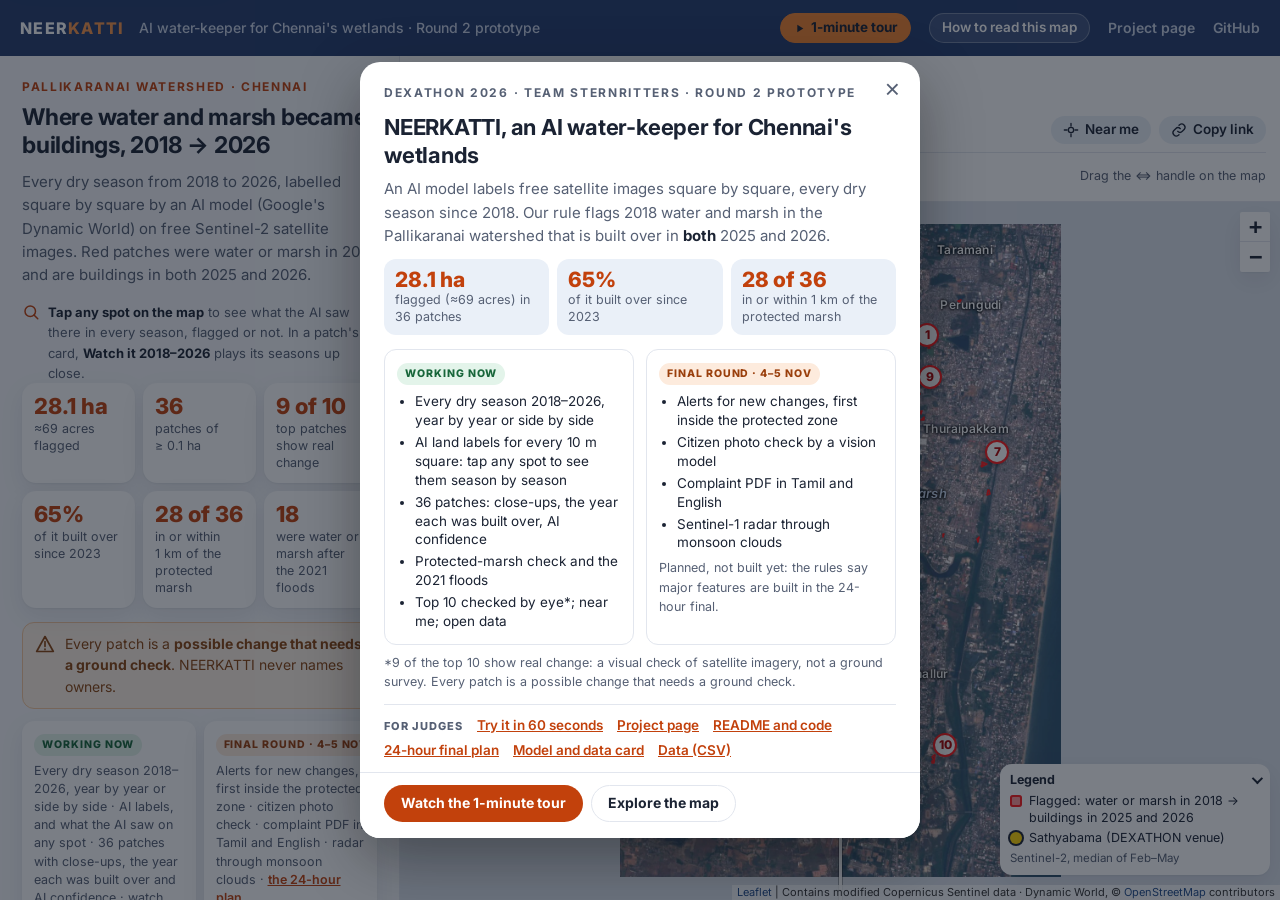
==== docs/app/index.html @ d4698aa5 "Live map: pins under the compare divider open with a tap The divider's 36 px drag strip sat above th" ====
<!doctype html>
<html lang="en">
<head>
<meta charset="utf-8">
<meta name="viewport" content="width=device-width, initial-scale=1">
<title>NEERKATTI · Live map</title>
<meta name="description" content="An AI water-keeper for Chennai's wetlands. Live map of the Pallikaranai watershed: every dry season from 2018 to 2026 in Sentinel-2 images and AI land labels, and 36 patches of 2018 water or marsh flagged as built over. DEXATHON 2026, Team Sternritters.">
<meta property="og:title" content="NEERKATTI · Live map of Chennai's lost wetlands">
<meta property="og:description" content="Watch the Pallikaranai watershed year by year, 2018–2026: 28.1 ha of water and marsh flagged as built over, two-thirds of it since 2023, most of it in or near the protected marsh.">
<meta property="og:image" content="https://athulyapandian24.github.io/neerkatti/app/og-map.jpg">
<meta property="og:image:width" content="1200">
<meta property="og:image:height" content="630">
<meta property="og:image:alt" content="NEERKATTI: patch 1 in Perungudi in 2018, 2022 and 2026, marsh turning into buildings, with the headline numbers">
<meta property="og:url" content="https://athulyapandian24.github.io/neerkatti/app/">
<meta property="og:type" content="website">
<meta name="twitter:card" content="summary_large_image">
<meta name="color-scheme" content="light dark">
<meta name="theme-color" content="#253C6D">
<link rel="manifest" href="manifest.webmanifest">
<link rel="apple-touch-icon" href="icons/apple-touch-icon.png">
<link rel="icon" href="data:image/svg+xml,%3Csvg xmlns='http://www.w3.org/2000/svg' viewBox='0 0 64 64'%3E%3Ccircle cx='32' cy='32' r='30' fill='%23253C6D'/%3E%3Cpath d='M32 12C24 24 19 31 19 38a13 13 0 0 0 26 0c0-7-5-14-13-26z' fill='%23F2842F'/%3E%3C/svg%3E">
<!-- the web font loads without blocking the page; system fonts stand in if it is slow -->
<link rel="preconnect" href="https://fonts.googleapis.com">
<link rel="preconnect" href="https://fonts.gstatic.com" crossorigin>
<link rel="stylesheet" href="https://fonts.googleapis.com/css2?family=Inter:wght@400;500;600;700;800&display=swap" media="print" onload="this.media='all'">
<!-- Leaflet 1.9.4 is served from this site (vendor/leaflet, BSD-2), so the map never waits on a CDN -->
<link rel="stylesheet" href="vendor/leaflet/leaflet.css">
<link rel="stylesheet" href="app.css">
<link rel="preload" href="data/photo_2018_light.webp" as="image" type="image/webp">
<link rel="preload" href="data/photo_2026_light.webp" as="image" type="image/webp">
</head>
<body>
<a class="skip" href="#spots">Skip to the list of patches</a>
<div class="app">
  <header class="bar">
    <a class="brand" href="../" aria-label="NEERKATTI project page">NEER<span>KATTI</span></a>
    <span class="bar-tag">AI water-keeper for Chennai's wetlands · Round 2 prototype</span>
    <nav aria-label="Links">
      <button type="button" class="bar-btn tour" id="bar-tour"><svg viewBox="0 0 24 24" aria-hidden="true"><path d="M8 5v14l11-7z"/></svg><span class="long">1-minute tour</span><span class="short">Tour</span></button>
      <button type="button" class="bar-btn" id="open-intro"><span class="long">How to read this map</span><span class="short">Help</span></button>
      <a href="../" class="hide-sm">Project page</a>
      <a href="https://github.com/ATHULYAPANDIAN24/neerkatti#readme">GitHub</a>
    </nav>
  </header>

  <section class="mobile-sum" aria-label="Summary"><b>28.1&nbsp;ha</b> of 2018 water and marsh flagged as built over, <b>65%</b> of it since 2023 · Pallikaranai, Chennai · <a href="#panel">details below ↓</a></section>

  <section class="map-wrap" id="map-wrap" aria-label="Map">
    <div class="toolbar">
      <fieldset class="seg">
        <legend class="sr">How to show the years</legend>
        <label><input type="radio" name="mode" value="compare" checked><span>Compare</span></label>
        <label><input type="radio" name="mode" value="single"><span>Year by year</span></label>
      </fieldset>
      <fieldset class="seg">
        <legend class="sr">Layer</legend>
        <label><input type="radio" name="view" value="photo" checked><span>Satellite</span></label>
        <label><input type="radio" name="view" value="labels"><span>AI labels</span></label>
      </fieldset>
      <div class="checks">
        <label class="chk"><input type="checkbox" id="show-patches" checked> Flagged</label>
        <label class="chk"><input type="checkbox" id="show-marsh"> Protected marsh</label>
        <label class="chk chk-names"><input type="checkbox" id="show-names" checked> Names</label>
        <span class="tool-group">
          <button type="button" class="tool-btn" id="near-me" title="List the patches nearest to you. Your location stays on this device." aria-label="Near me: list the patches nearest to you"><svg viewBox="0 0 24 24" aria-hidden="true"><circle cx="12" cy="12" r="4" fill="none" stroke="currentColor" stroke-width="2"/><path d="M12 2v4M12 18v4M2 12h4M18 12h4" stroke="currentColor" stroke-width="2" stroke-linecap="round"/></svg><span>Near me</span></button>
          <button type="button" class="tool-btn" id="share" title="Copy a link to this exact view" aria-label="Copy a link to this exact view">
            <svg viewBox="0 0 24 24" aria-hidden="true"><path d="M10 14a5 5 0 0 0 7 0l3-3a5 5 0 0 0-7-7l-1 1M14 10a5 5 0 0 0-7 0l-3 3a5 5 0 0 0 7 7l1-1" fill="none" stroke="currentColor" stroke-width="2" stroke-linecap="round"/></svg>
            <span>Copy link</span>
          </button>
        </span>
      </div>
      <div class="timebar">
        <div class="tb-compare" id="tb-compare">
          <label class="tb-pick"><span>Left</span> <select id="left" aria-label="Left of the divider"></select></label>
          <span class="tb-swap" aria-hidden="true">⇔</span>
          <label class="tb-pick"><span>Right</span> <select id="right" aria-label="Right of the divider"></select></label>
          <span class="tb-hint">Drag the ⇔ handle on the map</span>
        </div>
        <div class="tb-single" id="tb-single" hidden>
          <button type="button" class="play" id="play" aria-label="Play the dry seasons 2018 to 2026"><svg viewBox="0 0 24 24" aria-hidden="true"><path class="i-play" d="M8 5v14l11-7z"/><path class="i-pause" d="M7 5h4v14H7zM13 5h4v14h-4z"/></svg></button>
          <div class="tb-track">
            <input type="range" id="year-range" min="2018" max="2026" step="1" value="2026" aria-label="Dry season (Feb–May)">
            <div class="tb-ticks" id="tb-ticks" aria-hidden="true"></div>
          </div>
          <output class="tb-out" id="year-out" for="year-range" aria-live="polite"><b>2026</b><span>28.1 of 28.1 ha built over</span></output>
        </div>
      </div>
    </div>
    <div id="map" role="region" aria-label="Map of the Pallikaranai watershed, 2018 to 2026. Arrow keys move it; Enter shows what the AI saw at its centre."></div>
    <div class="map-note" id="map-note" role="status" aria-live="polite" hidden></div>
    <div class="map-hint" id="map-hint" aria-hidden="true" hidden><svg viewBox="0 0 24 24"><circle cx="11" cy="11" r="7" fill="none" stroke="currentColor" stroke-width="2"/><path d="m16 16 5 5" stroke="currentColor" stroke-width="2" stroke-linecap="round"/></svg><span class="long">Tap any spot to see what the AI saw there, 2018–2026</span><span class="short">Tap any spot to ask the AI</span></div>
    <div class="coach" id="coach" hidden role="group" aria-labelledby="coach-title">
      <div class="coach-top"><span class="coach-step" id="coach-step">1 of 6</span><button type="button" class="coach-x" id="coach-x" aria-label="End the tour">×</button></div>
      <h2 id="coach-title" tabindex="-1"></h2>
      <p id="coach-text" aria-live="polite"></p>
      <div id="coach-fig"></div>
      <div class="coach-bar" id="coach-bar" hidden aria-hidden="true"><i></i></div>
      <div class="coach-btns"><button type="button" class="btn ghost coach-auto" id="coach-auto" hidden>Pause</button><button type="button" class="btn ghost" id="coach-back">Back</button><button type="button" class="btn primary" id="coach-next">Next</button></div>
    </div>
    <div class="toast" id="toast" role="status" aria-live="polite" hidden></div>
  </section>

  <main class="panel" id="panel">
    <p class="kicker">Pallikaranai watershed · Chennai</p>
    <h1>Where water and marsh became buildings, 2018&nbsp;→&nbsp;2026</h1>
    <p class="lead">Every dry season from 2018 to 2026, labelled square by square by an AI model (Google's Dynamic World) on free Sentinel-2 satellite images. Red patches were water or marsh in 2018 and are buildings in both 2025 and 2026.</p>
    <p class="ask-tip"><svg viewBox="0 0 24 24" aria-hidden="true"><circle cx="11" cy="11" r="7" fill="none" stroke="currentColor" stroke-width="2"/><path d="m16 16 5 5" stroke="currentColor" stroke-width="2" stroke-linecap="round"/></svg><span><b>Tap any spot on the map</b> to see what the AI saw there in every season, flagged or not. In a patch's card, <b>Watch it 2018–2026</b> plays its seasons up close.</span></p>

    <div class="stats">
      <div class="stat"><b data-stat="lost">28.1 ha</b><span data-stat="acres">≈69 acres flagged</span></div>
      <div class="stat"><b data-stat="count">36</b><span>patches of ≥&nbsp;0.1&nbsp;ha</span></div>
      <div class="stat"><b>9 of 10</b><span>top patches show real change</span></div>
      <div class="stat"><b data-stat="recent">65%</b><span>of it built over since 2023</span></div>
      <div class="stat"><b data-stat="near-marsh">28 of 36</b><span>in or within 1&nbsp;km of the protected marsh</span></div>
      <div class="stat"><b data-stat="flood-wet">18</b><span>were water or marsh after the 2021 floods</span></div>
    </div>

    <div class="caveat" role="note">
      <svg viewBox="0 0 24 24" aria-hidden="true"><path d="M12 3 2 21h20L12 3zm0 6v6m0 3v.5" fill="none" stroke="currentColor" stroke-width="2" stroke-linecap="round" stroke-linejoin="round"/></svg>
      <p>Every patch is a <b>possible change that needs a ground check</b>. NEERKATTI never names owners.</p>
    </div>

    <div class="phase" aria-label="What works now and what comes in the final round">
      <div class="phase-col">
        <span class="st now">Working now</span>
        <p>Every dry season 2018–2026, year by year or side by side · AI labels, and what the AI saw on any spot · 36 patches with close-ups, the year each was built over and AI confidence · watch any patch season by season · protected-marsh check · the 2021 floods · near me · share links · offline · open data</p>
      </div>
      <div class="phase-col">
        <span class="st final">Final round · 4–5 Nov</span>
        <p>Alerts for new changes, first inside the protected zone · citizen photo check · complaint PDF in Tamil and English · radar through monsoon clouds · <a href="https://github.com/ATHULYAPANDIAN24/neerkatti/blob/main/docs/FINAL_ROUND_PLAN.md">the 24-hour plan</a></p>
      </div>
    </div>

    <section class="list" aria-labelledby="list-title">
      <div class="list-head">
        <h2 id="list-title">Top 10 flagged patches</h2>
        <button type="button" class="link-btn" id="reset">Whole area</button>
      </div>
      <div class="list-tools">
        <fieldset class="seg seg-sm">
          <legend class="sr">Which patches to list</legend>
          <label><input type="radio" name="scope" value="top" checked><span>Top 10</span></label>
          <label><input type="radio" name="scope" value="all"><span>All 36</span></label>
        </fieldset>
        <label class="sort"><span>Sort</span>
          <select id="sort">
            <option value="size">Largest first</option>
            <option value="since">Newest first</option>
            <option value="confidence">AI confidence</option>
            <option value="place">Area name</option>
            <option value="distance" disabled hidden>Nearest to me</option>
          </select>
        </label>
      </div>
      <p class="list-note" id="list-note" role="status" aria-live="polite" hidden></p>
      <p class="filter" id="filter" hidden><span id="filter-text"></span><button type="button" class="link-btn" id="filter-clear">Show all</button></p>
      <ol class="spots" id="spots"></ol>
      <p class="small">Tap a patch to zoom to it and see its 2018 | 2026 close-up and what the AI saw there each year. We checked the top 10 by eye on those close-ups and on current high-resolution satellite imagery: 9 show building, paving or filling, and 1 is unclear (<a href="https://github.com/ATHULYAPANDIAN24/neerkatti/blob/main/outputs/topten_check.md">notes</a>). A visual check, not a ground survey. The other 26 are not checked yet; the AI confidence shows which to check first.</p>
    </section>

    <section class="chart-card" aria-labelledby="since-title">
      <h2 id="since-title">When the 28.1&nbsp;ha was built over</h2>
      <p class="small">For each flagged 10&nbsp;m square, the first dry season from which the AI labels it buildings every year through 2026. Tap a year to see that season on the map.</p>
      <div class="cols cols-since" id="since-chart"></div>
      <p class="chart-take" id="since-take"><b>18.4&nbsp;ha, two-thirds of it, in the last three seasons.</b> The filling is speeding up.</p>
    </section>

    <section class="chart-card" aria-labelledby="marsh-title">
      <h2 id="marsh-title">The protected marsh and its 1&nbsp;km zone</h2>
      <p class="small">Pallikaranai Marsh is a Ramsar wetland. On 24 Sep 2025 the National Green Tribunal told the authorities to grant no approvals or permissions within a 1&nbsp;km zone of influence around it (<a href="https://www.dtnext.in/news/chennai/credai-chennai-challenges-ngts-1-km-construction-restriction-around-pallikaranai-ramsar-site">DT Next</a>). In October 2026 a proposed interim buffer was cut by 96%, from 3,358 to 128&nbsp;ha (<a href="https://www.newindianexpress.com/states/tamil-nadu/2026/Oct/13/pallikaranai-buffer-zone-shrunk-by-96-raising-concerns-over-wetland-hydrology">New Indian Express, 13 Oct</a>).</p>
      <div class="hbars" id="marsh-bars"></div>
      <p class="small">Outline from OpenStreetMap (tagged Reserve Forest and Ramsar site): volunteer-mapped, not the official survey. Our patches were already built over by the 2025 dry season, before the tribunal's order; the final round's alerts would catch new changes inside the zone.</p>
      <p class="card-btns"><button type="button" class="btn ghost" id="marsh-show">Show it on the map</button></p>
    </section>

    <section class="chart-card" aria-labelledby="flood-title">
      <h2 id="flood-title">After the 2021 floods</h2>
      <p class="small" id="flood-text">A dry-season image shows the marsh at its smallest. On <b>26 Dec 2021</b>, the clearest image after Chennai's November 2021 floods, the AI labels at least <b>2,115&nbsp;ha</b> of the study area water or marsh, against 1,628&nbsp;ha in the 2018 dry season. <b>18 of the flagged patches</b> (17.6&nbsp;ha) were still at least half water or marsh that day. All of them are buildings now.</p>
      <p class="card-btns"><button type="button" class="btn ghost" id="flood-show">Compare 26 Dec 2021 with 2026</button></p>
    </section>

    <section class="chart-card" aria-labelledby="areas-title">
      <h2 id="areas-title">Flagged area by zone or village</h2>
      <p class="small">All 36 patches. Inside Chennai they are grouped by Greater Chennai Corporation zone, outside it by village (names from OpenStreetMap). Tap one to list its patches.</p>
      <div class="hbars" id="areas"></div>
    </section>

    <section class="chart-card calc" aria-labelledby="calc-title">
      <h2 id="calc-title">What 28.1&nbsp;ha of marsh could hold</h2>
      <p class="small">A wetland stores floodwater. Pick a depth to see how much water the flagged land could hold if it were still marsh. This is a what-if: we don't know the real depth on each patch.</p>
      <label class="calc-row"><span>Water depth</span><input type="range" id="depth" min="0.25" max="2" step="0.25" value="1"><output id="depth-out" for="depth">1 m</output></label>
      <p class="calc-out" aria-live="polite"><b id="calc-litres">28.1 crore litres</b><span id="calc-pools">about 112 Olympic swimming pools</span></p>
    </section>

    <section class="chart-card biz-card" aria-labelledby="biz-title">
      <h2 id="biz-title">Who it is for, and how it pays</h2>
      <p class="small">Residents' welfare associations, NGOs, the Greater Chennai Corporation and the State Wetlands Authority.</p>
      <ul class="biz-list">
        <li><b>Free for citizens:</b> the map and the open data now; alerts, photo checks and complaint letters from the final round.</li>
        <li><b>Paid dashboard:</b> for agencies, NGOs and insurers who want their own areas watched, with alerts routed to their teams.</li>
        <li><b>CSR:</b> IT companies on the OMR corridor adopt a nearby lake and fund its watch.</li>
      </ul>
      <ol class="roll">
        <li class="on"><b>Now: ₹0</b>Free satellite data and AI labels, Earth Engine (non-commercial), GitHub Pages</li>
        <li><b>Final round, 4–5 Nov</b>Alerts, citizen photo check and complaint PDF, on free tiers</li>
        <li><b>Chennai pilot</b>Cloud hosting, SMS or WhatsApp alerts, field checks with RWAs and NGOs</li>
        <li><b>Tamil Nadu</b>Every water body; Sentinel data stays free</li>
      </ol>
      <p class="small"><a href="https://github.com/ATHULYAPANDIAN24/neerkatti/blob/main/docs/FINAL_ROUND_PLAN.md">The 24-hour build plan</a> · <a href="../#use">More on the project page</a></p>
    </section>

    <details class="about">
      <summary>How a patch gets flagged</summary>
      <ol>
        <li>Dynamic World labels every 10&nbsp;m square of each Sentinel-2 image: water, trees, grass, marsh, crops, shrubs, buildings, bare soil.</li>
        <li>For each year we keep the most common label for each square during Feb–May.</li>
        <li>A square is flagged if it was water or marsh in 2018 (ignoring the outer ~20&nbsp;m rim of each water body) and is buildings in <b>both</b> 2025 and 2026.</li>
        <li>Patches smaller than about 0.1&nbsp;ha are dropped as noise.</li>
        <li>Each patch gets an <b>AI confidence</b> from Dynamic World's own probabilities: how sure it was of water or marsh in 2018 and of buildings in 2025 and 2026. The weakest of the three sets the level: high from 50%, medium from 35%, low below.</li>
        <li><b>When it was built over:</b> the first dry season from which the AI labels the square buildings every year through 2026. A square that flips back to marsh for one season counts only from after the flip, so the year is a cautious one.</li>
        <li><b>Context:</b> the protected-marsh outline from OpenStreetMap, the AI's labels for 26 Dec 2021 after the floods, and Landsat's water history (JRC, 1984–2021) as a second opinion.</li>
      </ol>
      <p class="more"><a href="https://github.com/ATHULYAPANDIAN24/neerkatti#how-it-works">Full method and code →</a></p>
    </details>

    <details class="about">
      <summary>What's different</summary>
      <ul>
        <li><b>ISRO's wetland atlas</b> compares snapshots ten years apart (2006–07 vs 2017–18). NEERKATTI looks at every dry season, so it shows when the filling happened and that it is speeding up.</li>
        <li><b>TN-SWIP</b>, the state's satellite pilot, sends its alerts to officials (<a href="https://www.deccanchronicle.com/southern-states/tamil-nadu/tech-tools-to-help-save-water-bodies-of-tamil-nadu-1981503">Deccan Chronicle, 23 Aug 2026</a>).</li>
        <li><b>NEERKATTI</b> is open to anyone, flags a square only if it stays built-up two years running, checks each patch against the protected marsh and the 2021 floods, and hands over the data. Continuous alerts and complaints come in the final round.</li>
      </ul>
    </details>

    <details class="about">
      <summary>How far to trust it</summary>
      <ul>
        <li>Dynamic World's own validation gives 86.7% user's accuracy for buildings but only 36.8% producer's accuracy for marsh (<a href="https://www.nature.com/articles/s41597-022-01307-4">Brown et al. 2022</a>, Tables 7–8). It misses marsh, so 28.1&nbsp;ha is a cautious count.</li>
        <li>10&nbsp;m squares miss small dumping, and monsoon clouds limit us to dry-season images for the timeline.</li>
        <li>Season labels flicker: some patches read as buildings for one season and marsh the next. The year-by-year bars in each patch show this as it is; the "built over since" year only counts unbroken runs.</li>
        <li>The top-10 check is a visual check of imagery, not a ground survey.</li>
        <li>AI confidence is the model's own certainty, not a measure of truth. In the top 10, the unclear patch (#9) is <i>medium</i>, like six of the nine confirmed ones. Low-confidence patches are the ones to check first.</li>
        <li>The marsh outline is OpenStreetMap's, not the official survey; the 26 Dec 2021 labels come from one image with about 17% of the area under cloud (shown white); Landsat's water history sees open water but not water under marsh plants.</li>
      </ul>
      <p class="more"><a href="https://github.com/ATHULYAPANDIAN24/neerkatti/blob/main/docs/MODEL_CARD.md">Model and data card: the AI, its accuracy, failure modes and what not to use it for →</a></p>
    </details>

    <details class="about" id="why">
      <summary>Why this area and these years</summary>
      <p><b>Why 2018.</b> It is the first dry season with enough images. Sentinel-2B joined Sentinel-2A in 2017, so Dynamic World has <b>18</b> images of this area for Feb–May 2018, but only <b>4</b> in 2016 and <b>4</b> in 2017. A season summary made from 4 images can flip on one cloudy or mislabelled day.</p>
      <figure class="cols-fig">
        <div class="cols" id="years-chart"></div>
        <figcaption>Dynamic World images of the study area, Feb–May of each year. Orange: the seasons the rule uses; every season from 2018 is on the map.</figcaption>
      </figure>
      <p><b>Why 2026.</b> It is the latest complete dry season, and the rule also needs 2025: a square must be buildings in both.</p>
      <p><b>Why one watershed.</b> So that every result could be checked: the top 10 by eye, and every patch with the AI's own confidence. Pallikaranai is a Ramsar wetland (site 2481) under pressure now, and one study area at 10&nbsp;m fits the free Earth Engine tier and a site with no server. The rule itself runs on any area; Chennai-wide runs come next.</p>
    </details>

    <details class="about">
      <summary>Cost and data</summary>
      <ul>
        <li><b>₹0 data cost:</b> free Sentinel-2 images and Dynamic World labels, Google Earth Engine (non-commercial), hosted free on GitHub Pages. No server and no API keys.</li>
        <li data-meta="photos">Sentinel-2 photos: median of the clear Feb–May images of each year.</li>
        <li>Study area: 80.17–80.26°E, 12.86–12.99°N. Made by <code>analysis/app_assets.py</code>, <code>year_by_year.py</code> and <code>context_layers.py</code>.</li>
        <li><a href="data/patches.csv" download="neerkatti_patches.csv">Download all 36 patches as a spreadsheet (CSV)</a> or <a href="data/patches.geojson" download="neerkatti_patches.geojson">as map outlines (GeoJSON)</a>: zone or village, AI confidence, year built over, marsh distance, every season's shares.</li>
        <li>Once opened, the map also works offline: this site keeps a copy on your device.</li>
      </ul>
    </details>

    <nav class="links-row judges" aria-label="For judges"><b>For judges</b><button type="button" class="link-btn" id="start-tour">Watch the 1-minute tour</button><a href="../#try">Try it in 60 seconds</a><a href="../">Project page</a><a href="https://github.com/ATHULYAPANDIAN24/neerkatti#readme">README and code</a><a href="https://github.com/ATHULYAPANDIAN24/neerkatti/blob/main/docs/FINAL_ROUND_PLAN.md">24-hour final plan</a><a href="https://github.com/ATHULYAPANDIAN24/neerkatti/blob/main/docs/MODEL_CARD.md">Model and data card</a><a href="data/patches.csv" download="neerkatti_patches.csv">Data (CSV)</a></nav>

    <footer class="credits">
      <p>Contains modified Copernicus Sentinel data (2018–2026). Dynamic World V1, Google &amp; World Resources Institute (CC BY 4.0). JRC Global Surface Water (EC JRC/Google). ESA WorldCover 2021 (CC BY 4.0). Map and marsh outline © OpenStreetMap contributors (ODbL). Processed with Google Earth Engine (non-commercial). Map library: Leaflet (BSD-2). Code: MIT licence.</p>
      <p>NEERKATTI · Team Sternritters (DEX26302) · DEXATHON 2026, Sathyabama, Chennai.</p>
    </footer>
  </main>
</div>

<dialog class="intro" id="intro" aria-labelledby="intro-title">
  <form method="dialog" class="intro-x"><button aria-label="Close">×</button></form>
  <p class="kicker">DEXATHON 2026 · Team Sternritters · Round 2 prototype</p>
  <h2 id="intro-title" tabindex="-1" autofocus>NEERKATTI, an AI water-keeper for Chennai's wetlands</h2>
  <p>An AI model labels free satellite images square by square, every dry season since 2018. Our rule flags 2018 water and marsh in the Pallikaranai watershed that is built over in <b>both</b> 2025 and 2026.</p>
  <div class="intro-stats">
    <div><b>28.1&nbsp;ha</b><span>flagged (≈69 acres) in 36 patches</span></div>
    <div><b>65%</b><span>of it built over since 2023</span></div>
    <div><b>28 of 36</b><span>in or within 1&nbsp;km of the protected marsh</span></div>
  </div>
  <div class="intro-cols">
    <div>
      <span class="st now">Working now</span>
      <ul>
        <li>Every dry season 2018–2026, year by year or side by side</li>
        <li>AI land labels for every 10&nbsp;m square: tap any spot to see them season by season</li>
        <li>36 patches: close-ups, the year each was built over, AI confidence</li>
        <li>Protected-marsh check and the 2021 floods</li>
        <li>Top 10 checked by eye*; near me; open data</li>
      </ul>
    </div>
    <div>
      <span class="st final">Final round · 4–5 Nov</span>
      <ul>
        <li>Alerts for new changes, first inside the protected zone</li>
        <li>Citizen photo check by a vision model</li>
        <li>Complaint PDF in Tamil and English</li>
        <li>Sentinel-1 radar through monsoon clouds</li>
      </ul>
      <p class="tiny">Planned, not built yet: the rules say major features are built in the 24-hour final.</p>
    </div>
  </div>
  <p class="tiny">*9 of the top 10 show real change: a visual check of satellite imagery, not a ground survey. Every patch is a possible change that needs a ground check.</p>
  <nav class="judges" aria-label="For judges"><b>For judges</b><a href="../#try">Try it in 60 seconds</a><a href="../">Project page</a><a href="https://github.com/ATHULYAPANDIAN24/neerkatti#readme">README and code</a><a href="https://github.com/ATHULYAPANDIAN24/neerkatti/blob/main/docs/FINAL_ROUND_PLAN.md">24-hour final plan</a><a href="https://github.com/ATHULYAPANDIAN24/neerkatti/blob/main/docs/MODEL_CARD.md">Model and data card</a><a href="data/patches.csv" download="neerkatti_patches.csv">Data (CSV)</a></nav>
  <div class="intro-btns">
    <button type="button" class="btn primary" id="intro-tour">Watch the 1-minute tour</button>
    <button type="button" class="btn ghost" id="intro-close">Explore the map</button>
  </div>
</dialog>

<noscript><p class="noscript">This map needs JavaScript. The <a href="../">project page</a> shows the same results without it.</p></noscript>

<script src="vendor/leaflet/leaflet.js"></script>
<script src="data/neerkatti_data.js"></script>
<script src="core.js"></script>
<script src="app.js"></script>
</body>
</html>
---- docs/app/vendor/leaflet/leaflet.css ----
/* required styles */

.leaflet-pane,
.leaflet-tile,
.leaflet-marker-icon,
.leaflet-marker-shadow,
.leaflet-tile-container,
.leaflet-pane > svg,
.leaflet-pane > canvas,
.leaflet-zoom-box,
.leaflet-image-layer,
.leaflet-layer {
	position: absolute;
	left: 0;
	top: 0;
	}
.leaflet-container {
	overflow: hidden;
	}
.leaflet-tile,
.leaflet-marker-icon,
.leaflet-marker-shadow {
	-webkit-user-select: none;
	   -moz-user-select: none;
	        user-select: none;
	  -webkit-user-drag: none;
	}
/* Prevents IE11 from highlighting tiles in blue */
.leaflet-tile::selection {
	background: transparent;
}
/* Safari renders non-retina tile on retina better with this, but Chrome is worse */
.leaflet-safari .leaflet-tile {
	image-rendering: -webkit-optimize-contrast;
	}
/* hack that prevents hw layers "stretching" when loading new tiles */
.leaflet-safari .leaflet-tile-container {
	width: 1600px;
	height: 1600px;
	-webkit-transform-origin: 0 0;
	}
.leaflet-marker-icon,
.leaflet-marker-shadow {
	display: block;
	}
/* .leaflet-container svg: reset svg max-width decleration shipped in Joomla! (joomla.org) 3.x */
/* .leaflet-container img: map is broken in FF if you have max-width: 100% on tiles */
.leaflet-container .leaflet-overlay-pane svg {
	max-width: none !important;
	max-height: none !important;
	}
.leaflet-container .leaflet-marker-pane img,
.leaflet-container .leaflet-shadow-pane img,
.leaflet-container .leaflet-tile-pane img,
.leaflet-container img.leaflet-image-layer,
.leaflet-container .leaflet-tile {
	max-width: none !important;
	max-height: none !important;
	width: auto;
	padding: 0;
	}

.leaflet-container img.leaflet-tile {
	/* See: https://bugs.chromium.org/p/chromium/issues/detail?id=600120 */
	mix-blend-mode: plus-lighter;
}

.leaflet-container.leaflet-touch-zoom {
	-ms-touch-action: pan-x pan-y;
	touch-action: pan-x pan-y;
	}
.leaflet-container.leaflet-touch-drag {
	-ms-touch-action: pinch-zoom;
	/* Fallback for FF which doesn't support pinch-zoom */
	touch-action: none;
	touch-action: pinch-zoom;
}
.leaflet-container.leaflet-touch-drag.leaflet-touch-zoom {
	-ms-touch-action: none;
	touch-action: none;
}
.leaflet-container {
	-webkit-tap-highlight-color: transparent;
}
.leaflet-container a {
	-webkit-tap-highlight-color: rgba(51, 181, 229, 0.4);
}
.leaflet-tile {
	filter: inherit;
	visibility: hidden;
	}
.leaflet-tile-loaded {
	visibility: inherit;
	}
.leaflet-zoom-box {
	width: 0;
	height: 0;
	-moz-box-sizing: border-box;
	     box-sizing: border-box;
	z-index: 800;
	}
/* workaround for https://bugzilla.mozilla.org/show_bug.cgi?id=888319 */
.leaflet-overlay-pane svg {
	-moz-user-select: none;
	}

.leaflet-pane         { z-index: 400; }

.leaflet-tile-pane    { z-index: 200; }
.leaflet-overlay-pane { z-index: 400; }
.leaflet-shadow-pane  { z-index: 500; }
.leaflet-marker-pane  { z-index: 600; }
.leaflet-tooltip-pane   { z-index: 650; }
.leaflet-popup-pane   { z-index: 700; }

.leaflet-map-pane canvas { z-index: 100; }
.leaflet-map-pane svg    { z-index: 200; }

.leaflet-vml-shape {
	width: 1px;
	height: 1px;
	}
.lvml {
	behavior: url(#default#VML);
	display: inline-block;
	position: absolute;
	}


/* control positioning */

.leaflet-control {
	position: relative;
	z-index: 800;
	pointer-events: visiblePainted; /* IE 9-10 doesn't have auto */
	pointer-events: auto;
	}
.leaflet-top,
.leaflet-bottom {
	position: absolute;
	z-index: 1000;
	pointer-events: none;
	}
.leaflet-top {
	top: 0;
	}
.leaflet-right {
	right: 0;
	}
.leaflet-bottom {
	bottom: 0;
	}
.leaflet-left {
	left: 0;
	}
.leaflet-control {
	float: left;
	clear: both;
	}
.leaflet-right .leaflet-control {
	float: right;
	}
.leaflet-top .leaflet-control {
	margin-top: 10px;
	}
.leaflet-bottom .leaflet-control {
	margin-bottom: 10px;
	}
.leaflet-left .leaflet-control {
	margin-left: 10px;
	}
.leaflet-right .leaflet-control {
	margin-right: 10px;
	}


/* zoom and fade animations */

.leaflet-fade-anim .leaflet-popup {
	opacity: 0;
	-webkit-transition: opacity 0.2s linear;
	   -moz-transition: opacity 0.2s linear;
	        transition: opacity 0.2s linear;
	}
.leaflet-fade-anim .leaflet-map-pane .leaflet-popup {
	opacity: 1;
	}
.leaflet-zoom-animated {
	-webkit-transform-origin: 0 0;
	    -ms-transform-origin: 0 0;
	        transform-origin: 0 0;
	}
svg.leaflet-zoom-animated {
	will-change: transform;
}

.leaflet-zoom-anim .leaflet-zoom-animated {
	-webkit-transition: -webkit-transform 0.25s cubic-bezier(0,0,0.25,1);
	   -moz-transition:    -moz-transform 0.25s cubic-bezier(0,0,0.25,1);
	        transition:         transform 0.25s cubic-bezier(0,0,0.25,1);
	}
.leaflet-zoom-anim .leaflet-tile,
.leaflet-pan-anim .leaflet-tile {
	-webkit-transition: none;
	   -moz-transition: none;
	        transition: none;
	}

.leaflet-zoom-anim .leaflet-zoom-hide {
	visibility: hidden;
	}


/* cursors */

.leaflet-interactive {
	cursor: pointer;
	}
.leaflet-grab {
	cursor: -webkit-grab;
	cursor:    -moz-grab;
	cursor:         grab;
	}
.leaflet-crosshair,
.leaflet-crosshair .leaflet-interactive {
	cursor: crosshair;
	}
.leaflet-popup-pane,
.leaflet-control {
	cursor: auto;
	}
.leaflet-dragging .leaflet-grab,
.leaflet-dragging .leaflet-grab .leaflet-interactive,
.leaflet-dragging .leaflet-marker-draggable {
	cursor: move;
	cursor: -webkit-grabbing;
	cursor:    -moz-grabbing;
	cursor:         grabbing;
	}

/* marker & overlays interactivity */
.leaflet-marker-icon,
.leaflet-marker-shadow,
.leaflet-image-layer,
.leaflet-pane > svg path,
.leaflet-tile-container {
	pointer-events: none;
	}

.leaflet-marker-icon.leaflet-interactive,
.leaflet-image-layer.leaflet-interactive,
.leaflet-pane > svg path.leaflet-interactive,
svg.leaflet-image-layer.leaflet-interactive path {
	pointer-events: visiblePainted; /* IE 9-10 doesn't have auto */
	pointer-events: auto;
	}

/* visual tweaks */

.leaflet-container {
	background: #ddd;
	outline-offset: 1px;
	}
.leaflet-container a {
	color: #0078A8;
	}
.leaflet-zoom-box {
	border: 2px dotted #38f;
	background: rgba(255,255,255,0.5);
	}


/* general typography */
.leaflet-container {
	font-family: "Helvetica Neue", Arial, Helvetica, sans-serif;
	font-size: 12px;
	font-size: 0.75rem;
	line-height: 1.5;
	}


/* general toolbar styles */

.leaflet-bar {
	box-shadow: 0 1px 5px rgba(0,0,0,0.65);
	border-radius: 4px;
	}
.leaflet-bar a {
	background-color: #fff;
	border-bottom: 1px solid #ccc;
	width: 26px;
	height: 26px;
	line-height: 26px;
	display: block;
	text-align: center;
	text-decoration: none;
	color: black;
	}
.leaflet-bar a,
.leaflet-control-layers-toggle {
	background-position: 50% 50%;
	background-repeat: no-repeat;
	display: block;
	}
.leaflet-bar a:hover,
.leaflet-bar a:focus {
	background-color: #f4f4f4;
	}
.leaflet-bar a:first-child {
	border-top-left-radius: 4px;
	border-top-right-radius: 4px;
	}
.leaflet-bar a:last-child {
	border-bottom-left-radius: 4px;
	border-bottom-right-radius: 4px;
	border-bottom: none;
	}
.leaflet-bar a.leaflet-disabled {
	cursor: default;
	background-color: #f4f4f4;
	color: #bbb;
	}

.leaflet-touch .leaflet-bar a {
	width: 30px;
	height: 30px;
	line-height: 30px;
	}
.leaflet-touch .leaflet-bar a:first-child {
	border-top-left-radius: 2px;
	border-top-right-radius: 2px;
	}
.leaflet-touch .leaflet-bar a:last-child {
	border-bottom-left-radius: 2px;
	border-bottom-right-radius: 2px;
	}

/* zoom control */

.leaflet-control-zoom-in,
.leaflet-control-zoom-out {
	font: bold 18px 'Lucida Console', Monaco, monospace;
	text-indent: 1px;
	}

.leaflet-touch .leaflet-control-zoom-in, .leaflet-touch .leaflet-control-zoom-out  {
	font-size: 22px;
	}


/* layers control */

.leaflet-control-layers {
	box-shadow: 0 1px 5px rgba(0,0,0,0.4);
	background: #fff;
	border-radius: 5px;
	}
.leaflet-control-layers-toggle {
	background-image: url(images/layers.png);
	width: 36px;
	height: 36px;
	}
.leaflet-retina .leaflet-control-layers-toggle {
	background-image: url(images/layers-2x.png);
	background-size: 26px 26px;
	}
.leaflet-touch .leaflet-control-layers-toggle {
	width: 44px;
	height: 44px;
	}
.leaflet-control-layers .leaflet-control-layers-list,
.leaflet-control-layers-expanded .leaflet-control-layers-toggle {
	display: none;
	}
.leaflet-control-layers-expanded .leaflet-control-layers-list {
	display: block;
	position: relative;
	}
.leaflet-control-layers-expanded {
	padding: 6px 10px 6px 6px;
	color: #333;
	background: #fff;
	}
.leaflet-control-layers-scrollbar {
	overflow-y: scroll;
	overflow-x: hidden;
	padding-right: 5px;
	}
.leaflet-control-layers-selector {
	margin-top: 2px;
	position: relative;
	top: 1px;
	}
.leaflet-control-layers label {
	display: block;
	font-size: 13px;
	font-size: 1.08333em;
	}
.leaflet-control-layers-separator {
	height: 0;
	border-top: 1px solid #ddd;
	margin: 5px -10px 5px -6px;
	}

/* Default icon URLs */
.leaflet-default-icon-path { /* used only in path-guessing heuristic, see L.Icon.Default */
	background-image: url(images/marker-icon.png);
	}


/* attribution and scale controls */

.leaflet-container .leaflet-control-attribution {
	background: #fff;
	background: rgba(255, 255, 255, 0.8);
	margin: 0;
	}
.leaflet-control-attribution,
.leaflet-control-scale-line {
	padding: 0 5px;
	color: #333;
	line-height: 1.4;
	}
.leaflet-control-attribution a {
	text-decoration: none;
	}
.leaflet-control-attribution a:hover,
.leaflet-control-attribution a:focus {
	text-decoration: underline;
	}
.leaflet-attribution-flag {
	display: inline !important;
	vertical-align: baseline !important;
	width: 1em;
	height: 0.6669em;
	}
.leaflet-left .leaflet-control-scale {
	margin-left: 5px;
	}
.leaflet-bottom .leaflet-control-scale {
	margin-bottom: 5px;
	}
.leaflet-control-scale-line {
	border: 2px solid #777;
	border-top: none;
	line-height: 1.1;
	padding: 2px 5px 1px;
	white-space: nowrap;
	-moz-box-sizing: border-box;
	     box-sizing: border-box;
	background: rgba(255, 255, 255, 0.8);
	text-shadow: 1px 1px #fff;
	}
.leaflet-control-scale-line:not(:first-child) {
	border-top: 2px solid #777;
	border-bottom: none;
	margin-top: -2px;
	}
.leaflet-control-scale-line:not(:first-child):not(:last-child) {
	border-bottom: 2px solid #777;
	}

.leaflet-touch .leaflet-control-attribution,
.leaflet-touch .leaflet-control-layers,
.leaflet-touch .leaflet-bar {
	box-shadow: none;
	}
.leaflet-touch .leaflet-control-layers,
.leaflet-touch .leaflet-bar {
	border: 2px solid rgba(0,0,0,0.2);
	background-clip: padding-box;
	}


/* popup */

.leaflet-popup {
	position: absolute;
	text-align: center;
	margin-bottom: 20px;
	}
.leaflet-popup-content-wrapper {
	padding: 1px;
	text-align: left;
	border-radius: 12px;
	}
.leaflet-popup-content {
	margin: 13px 24px 13px 20px;
	line-height: 1.3;
	font-size: 13px;
	font-size: 1.08333em;
	min-height: 1px;
	}
.leaflet-popup-content p {
	margin: 17px 0;
	margin: 1.3em 0;
	}
.leaflet-popup-tip-container {
	width: 40px;
	height: 20px;
	position: absolute;
	left: 50%;
	margin-top: -1px;
	margin-left: -20px;
	overflow: hidden;
	pointer-events: none;
	}
.leaflet-popup-tip {
	width: 17px;
	height: 17px;
	padding: 1px;

	margin: -10px auto 0;
	pointer-events: auto;

	-webkit-transform: rotate(45deg);
	   -moz-transform: rotate(45deg);
	    -ms-transform: rotate(45deg);
	        transform: rotate(45deg);
	}
.leaflet-popup-content-wrapper,
.leaflet-popup-tip {
	background: white;
	color: #333;
	box-shadow: 0 3px 14px rgba(0,0,0,0.4);
	}
.leaflet-container a.leaflet-popup-close-button {
	position: absolute;
	top: 0;
	right: 0;
	border: none;
	text-align: center;
	width: 24px;
	height: 24px;
	font: 16px/24px Tahoma, Verdana, sans-serif;
	color: #757575;
	text-decoration: none;
	background: transparent;
	}
.leaflet-container a.leaflet-popup-close-button:hover,
.leaflet-container a.leaflet-popup-close-button:focus {
	color: #585858;
	}
.leaflet-popup-scrolled {
	overflow: auto;
	}

.leaflet-oldie .leaflet-popup-content-wrapper {
	-ms-zoom: 1;
	}
.leaflet-oldie .leaflet-popup-tip {
	width: 24px;
	margin: 0 auto;

	-ms-filter: "progid:DXImageTransform.Microsoft.Matrix(M11=0.70710678, M12=0.70710678, M21=-0.70710678, M22=0.70710678)";
	filter: progid:DXImageTransform.Microsoft.Matrix(M11=0.70710678, M12=0.70710678, M21=-0.70710678, M22=0.70710678);
	}

.leaflet-oldie .leaflet-control-zoom,
.leaflet-oldie .leaflet-control-layers,
.leaflet-oldie .leaflet-popup-content-wrapper,
.leaflet-oldie .leaflet-popup-tip {
	border: 1px solid #999;
	}


/* div icon */

.leaflet-div-icon {
	background: #fff;
	border: 1px solid #666;
	}


/* Tooltip */
/* Base styles for the element that has a tooltip */
.leaflet-tooltip {
	position: absolute;
	padding: 6px;
	background-color: #fff;
	border: 1px solid #fff;
	border-radius: 3px;
	color: #222;
	white-space: nowrap;
	-webkit-user-select: none;
	-moz-user-select: none;
	-ms-user-select: none;
	user-select: none;
	pointer-events: none;
	box-shadow: 0 1px 3px rgba(0,0,0,0.4);
	}
.leaflet-tooltip.leaflet-interactive {
	cursor: pointer;
	pointer-events: auto;
	}
.leaflet-tooltip-top:before,
.leaflet-tooltip-bottom:before,
.leaflet-tooltip-left:before,
.leaflet-tooltip-right:before {
	position: absolute;
	pointer-events: none;
	border: 6px solid transparent;
	background: transparent;
	content: "";
	}

/* Directions */

.leaflet-tooltip-bottom {
	margin-top: 6px;
}
.leaflet-tooltip-top {
	margin-top: -6px;
}
.leaflet-tooltip-bottom:before,
.leaflet-tooltip-top:before {
	left: 50%;
	margin-left: -6px;
	}
.leaflet-tooltip-top:before {
	bottom: 0;
	margin-bottom: -12px;
	border-top-color: #fff;
	}
.leaflet-tooltip-bottom:before {
	top: 0;
	margin-top: -12px;
	margin-left: -6px;
	border-bottom-color: #fff;
	}
.leaflet-tooltip-left {
	margin-left: -6px;
}
.leaflet-tooltip-right {
	margin-left: 6px;
}
.leaflet-tooltip-left:before,
.leaflet-tooltip-right:before {
	top: 50%;
	margin-top: -6px;
	}
.leaflet-tooltip-left:before {
	right: 0;
	margin-right: -12px;
	border-left-color: #fff;
	}
.leaflet-tooltip-right:before {
	left: 0;
	margin-left: -12px;
	border-right-color: #fff;
	}

/* Printing */

@media print {
	/* Prevent printers from removing background-images of controls. */
	.leaflet-control {
		-webkit-print-color-adjust: exact;
		print-color-adjust: exact;
		}
	}
---- docs/app/app.css ----
:root{
  --navy:#253C6D; --orange:#F2842F; --red:#ff1a1a; --yellow:#FFD400;
  /* orange for text and small fills on light backgrounds (5.2:1 on white) */
  --accent:#C2410C; --on-accent:#FFFFFF;
  --bg:#F6F8FB; --card:#FFFFFF; --ink:#1B2333; --muted:#566074; --line:#E2E6EE; --tint:#EAF0F8;
  --warn-bg:#FFF3E6; --warn-ink:#8A4510; --warn-line:#F6C99E;
  --now-bg:#E3F4EA; --now-ink:#17663A; --final-bg:#FDEBDD; --final-ink:#9A3F0C;
  --map-bg:#DDE3EC; --meter:#253C6D; --col-off:#B9C2D2;
  --shadow:0 1px 2px rgba(20,30,55,.06),0 8px 24px rgba(20,30,55,.08);
}
@media (prefers-color-scheme:dark){
  :root{--accent:#F2842F;--on-accent:#1B2333;
    --bg:#0E1422;--card:#161F31;--ink:#E8ECF4;--muted:#9AA6BC;--line:#26324A;--tint:#1C2740;
    --warn-bg:#33230F;--warn-ink:#F6C08F;--warn-line:#5A3B17;
    --now-bg:#163A27;--now-ink:#7FD6A2;--final-bg:#3E2615;--final-ink:#F6B285;
    --map-bg:#151B28; --meter:#9CC1FF; --col-off:#3B4863;
    --shadow:0 1px 2px rgba(0,0,0,.3),0 8px 24px rgba(0,0,0,.25)}
}
*{box-sizing:border-box}
html,body{margin:0;height:100%}
body{background:var(--bg);color:var(--ink);font:15px/1.55 Inter,"Segoe UI",system-ui,-apple-system,sans-serif;-webkit-font-smoothing:antialiased}
a{color:inherit}
[hidden]{display:none !important}
.sr{position:absolute;width:1px;height:1px;overflow:hidden;clip:rect(0 0 0 0);white-space:nowrap}
.skip{position:absolute;left:12px;top:-60px;z-index:3000;background:var(--card);color:var(--ink);padding:8px 14px;border-radius:10px;font-weight:700;box-shadow:var(--shadow)}
.skip:focus{top:10px}
:focus-visible{outline:3px solid var(--orange);outline-offset:2px}

/* layout: desktop = panel left, map right, full window */
.app{display:grid;grid-template-columns:400px minmax(0,1fr);grid-template-rows:56px minmax(0,1fr);
  grid-template-areas:"bar bar" "panel map";height:100vh;height:100dvh}
.bar{grid-area:bar;display:flex;align-items:center;gap:14px;padding:0 20px;background:var(--navy);color:#fff;font-size:14px;min-width:0}
.brand{font-weight:800;letter-spacing:.08em;text-decoration:none;font-size:16px;flex-shrink:0}
.brand span{color:#F7954A}   /* brand orange, lifted to 4.8:1 on navy */
.bar-tag{color:#C9D3E6;font-weight:500;white-space:nowrap;overflow:hidden;text-overflow:ellipsis;min-width:0}
.bar nav{margin-left:auto;display:flex;align-items:center;gap:18px;flex-shrink:0}
.bar nav a{color:#C9D3E6;text-decoration:none;font-weight:600}
.bar nav a:hover{color:#fff}
.bar-btn{background:rgba(255,255,255,.12);border:1px solid rgba(255,255,255,.28);color:#fff;font:600 13.5px/1 Inter,system-ui,sans-serif;padding:7px 12px;border-radius:999px;cursor:pointer}
.bar-btn:hover{background:rgba(255,255,255,.2)}
.bar-btn .short{display:none}
.bar-btn.tour{display:inline-flex;align-items:center;gap:5px;background:var(--orange);border-color:var(--orange);color:#1B2333;font-weight:700}
.bar-btn.tour:hover{background:var(--orange);filter:brightness(1.08)}
.bar-btn.tour svg{width:13px;height:13px;fill:currentColor}
.mobile-sum{display:none}
.map-wrap{grid-area:map;display:flex;flex-direction:column;min-width:0;min-height:0;position:relative}
#map{flex:1;min-height:0;background:var(--map-bg)}
.panel{grid-area:panel;position:relative;overflow-y:auto;padding:22px 22px 28px;border-right:1px solid var(--line);background:var(--bg)}

/* toolbar */
.toolbar{display:flex;flex-wrap:wrap;align-items:center;gap:10px 14px;padding:10px 14px;background:var(--card);border-bottom:1px solid var(--line)}
.seg{display:inline-flex;margin:0;padding:3px;border:0;border-radius:999px;background:var(--tint);min-width:0}
.seg label{position:relative;cursor:pointer}
.seg input{position:absolute;opacity:0;inset:0;margin:0;cursor:pointer}
.seg span{display:block;padding:6px 14px;border-radius:999px;font-size:14px;font-weight:600;color:var(--muted);white-space:nowrap;transition:background .15s,color .15s}
.seg input:checked + span{background:var(--navy);color:#fff;box-shadow:0 1px 3px rgba(0,0,0,.2)}
.seg input:focus-visible + span{outline:3px solid var(--orange);outline-offset:1px}
@media (prefers-color-scheme:dark){.seg input:checked + span{background:var(--orange);color:#1B2333}}
.checks{display:flex;flex-wrap:wrap;align-items:center;gap:6px 16px;flex:1 1 auto}
.chk{display:inline-flex;align-items:center;gap:7px;font-size:14px;font-weight:600;cursor:pointer;white-space:nowrap}
.chk input{width:17px;height:17px;margin:0;accent-color:var(--orange)}
.tool-group{margin-left:auto;display:inline-flex;gap:8px}
.tool-btn{display:inline-flex;align-items:center;gap:6px;background:var(--tint);color:var(--ink);border:0;border-radius:999px;padding:6px 12px;font:600 13.5px/1 Inter,system-ui,sans-serif;cursor:pointer;white-space:nowrap}
.tool-btn:hover{filter:brightness(.96)}
.tool-btn svg{width:16px;height:16px}

/* status line, toast and the tour card over the map */
.map-note{position:absolute;left:12px;bottom:34px;z-index:900;max-width:calc(100% - 24px);background:var(--card);color:var(--ink);padding:7px 12px;border-radius:999px;box-shadow:var(--shadow);font-size:13px;font-weight:600;pointer-events:none}
.map-note.error{border-radius:12px;background:var(--warn-bg);color:var(--warn-ink);border:1px solid var(--warn-line);pointer-events:auto}
/* first look (app.js firstLook): a hint to tap the map, and the flagged patches pulse */
.map-hint{position:absolute;left:12px;bottom:34px;z-index:950;display:flex;align-items:center;gap:7px;max-width:calc(100% - 150px);background:var(--card);color:var(--ink);padding:7px 12px;border:2px solid var(--orange);border-radius:16px;box-shadow:var(--shadow);font-size:13px;font-weight:600;line-height:1.3;pointer-events:none}
@media (min-width:900px){.map-hint{max-width:calc(100% - 300px)}}   /* clear of the open legend */
.map-hint svg{flex-shrink:0;width:16px;height:16px;color:var(--accent)}
.map-hint .short{display:none}
@keyframes nk-pulse{50%{stroke-width:6px;fill-opacity:.75}}
@keyframes nk-pin{50%{transform:scale(1.3)}}
.pulse .nk-patch{animation:nk-pulse 1.1s ease-in-out 3}
.pulse .rank-pin span{animation:nk-pin 1.1s ease-in-out 3}
@media (prefers-reduced-motion:reduce){.pulse .nk-patch,.pulse .rank-pin span{animation:none}}
.toast{position:absolute;left:50%;top:64px;transform:translateX(-50%);z-index:1200;background:var(--ink);color:var(--bg);padding:8px 14px;border-radius:999px;font-size:13.5px;font-weight:600;box-shadow:var(--shadow);white-space:nowrap;max-width:calc(100% - 24px);overflow:hidden;text-overflow:ellipsis}
.coach{position:absolute;left:14px;bottom:34px;z-index:1100;width:min(340px,calc(100% - 28px));background:var(--card);color:var(--ink);border-radius:16px;padding:12px 16px 14px;box-shadow:0 6px 28px rgba(0,0,0,.28);border-top:4px solid var(--orange)}
.coach-top{display:flex;align-items:center;justify-content:space-between}
.coach-step{font-size:12px;font-weight:700;letter-spacing:.1em;text-transform:uppercase;color:var(--accent)}
.coach-x{background:none;border:0;font-size:22px;line-height:1;color:var(--muted);cursor:pointer;padding:2px 4px}
.coach h2{font-size:17px;margin:4px 0 4px;outline:none}
.coach p{margin:0 0 12px;font-size:14px;color:var(--muted)}
.coach-btns{display:flex;justify-content:flex-end;gap:8px}

/* buttons */
.btn{display:inline-flex;align-items:center;justify-content:center;gap:8px;padding:9px 16px;border-radius:999px;font:700 14px/1.2 Inter,system-ui,sans-serif;text-decoration:none;border:1.5px solid transparent;cursor:pointer}
.btn.primary{background:var(--accent);color:var(--on-accent)}
.btn.ghost{background:transparent;border-color:var(--line);color:var(--ink)}
.btn:hover{filter:brightness(1.07)}

/* panel */
.kicker{margin:0 0 6px;font-size:12px;font-weight:700;letter-spacing:.14em;text-transform:uppercase;color:var(--accent)}
h1{font-size:23px;line-height:1.25;margin:0 0 10px;letter-spacing:-.01em}
.lead{margin:0 0 16px;color:var(--muted)}
.stats{display:grid;grid-template-columns:repeat(3,minmax(0,1fr));gap:8px;margin-bottom:14px}
.stat{background:var(--card);border-radius:14px;padding:11px 12px;box-shadow:var(--shadow);min-width:0}
.stat b{display:block;font-size:22px;line-height:1.15;font-weight:800;color:var(--accent);white-space:nowrap}
.stat span{display:block;font-size:12.5px;line-height:1.35;color:var(--muted);margin-top:2px}
.caveat{display:flex;gap:10px;align-items:flex-start;background:var(--warn-bg);color:var(--warn-ink);border:1px solid var(--warn-line);border-radius:12px;padding:10px 12px;margin-bottom:12px;font-size:14px}
.caveat svg{width:20px;height:20px;flex-shrink:0;margin-top:1px}
.caveat p{margin:0}
.phase{display:grid;grid-template-columns:1fr 1fr;gap:8px;margin-bottom:18px}
.phase-col{background:var(--card);border-radius:12px;padding:10px 12px;box-shadow:var(--shadow);min-width:0}
.phase-col p{margin:6px 0 0;font-size:12.5px;line-height:1.45;color:var(--muted)}
.phase-col a{color:var(--accent);font-weight:600}
.st{display:inline-block;font-size:10.5px;font-weight:800;letter-spacing:.09em;text-transform:uppercase;padding:3px 8px;border-radius:999px;white-space:nowrap}
.st.now{background:var(--now-bg);color:var(--now-ink)}
.st.final{background:var(--final-bg);color:var(--final-ink)}
.list-head{display:flex;align-items:baseline;justify-content:space-between;gap:10px;margin-bottom:8px}
h2{font-size:17px;margin:0}
.link-btn{background:none;border:0;padding:4px 2px;font:inherit;font-size:14px;font-weight:600;color:var(--accent);cursor:pointer}
.link-btn:hover{text-decoration:underline}
.link-btn:focus-visible{outline:3px solid var(--orange);outline-offset:2px;border-radius:4px}
.spots{list-style:none;margin:0 0 10px;padding:0;display:grid;gap:8px}
.spot{width:100%;display:grid;grid-template-columns:30px minmax(0,1fr) auto;gap:2px 12px;align-items:center;text-align:left;
  background:var(--card);color:var(--ink);border:1.5px solid transparent;border-radius:14px;padding:10px 12px;box-shadow:var(--shadow);font:inherit;cursor:pointer;transition:border-color .15s}
.spot:hover{border-color:var(--line)}
.spot:focus-visible{outline:3px solid var(--orange);outline-offset:2px}
.spot[aria-current="true"]{border-color:var(--orange)}
.spot .rank{grid-row:1/3;width:30px;height:30px;border-radius:50%;display:grid;place-items:center;background:#E01414;color:#fff;font-weight:800;font-size:14px}
.spot .rank.minor{background:var(--card);color:#B00000;box-shadow:inset 0 0 0 2px var(--red);font-size:13px}
@media (prefers-color-scheme:dark){.spot .rank.minor{color:#FF8A8A}}
.spot .dist{font-weight:700;color:var(--ink)}
.spot .name{font-weight:700;min-width:0;overflow:hidden;text-overflow:ellipsis;white-space:nowrap}
.spot .ha{font-weight:800;font-variant-numeric:tabular-nums;white-space:nowrap}
.spot .meta{grid-column:2/4;display:flex;flex-wrap:wrap;gap:4px 8px;align-items:center;font-size:12.5px;color:var(--muted)}
.pill{display:inline-block;font-size:11.5px;font-weight:700;padding:2px 8px;border-radius:999px;white-space:nowrap}
.pill.check{background:var(--warn-bg);color:var(--warn-ink)}
.pill.site{background:var(--navy);color:#fff}
.pill.conf.high{background:var(--now-bg);color:var(--now-ink)}
.pill.conf.medium{background:var(--tint);color:var(--ink)}
.pill.conf.low{background:var(--warn-bg);color:var(--warn-ink)}
@media (prefers-color-scheme:dark){.pill.site{background:#C9D3E6;color:#1B2333}}
.small{font-size:13px;color:var(--muted);margin:0 0 16px}
.list-tools{display:flex;flex-wrap:wrap;align-items:center;gap:8px 10px;margin-bottom:10px}
.seg-sm span{padding:5px 12px;font-size:13.5px}
.sort{display:inline-flex;align-items:center;gap:6px;font-size:13.5px;font-weight:600;color:var(--muted)}
.sort select{font:600 13.5px/1.2 Inter,system-ui,sans-serif;color:var(--ink);background:var(--card);border:1px solid var(--line);border-radius:999px;padding:5px 10px;cursor:pointer}
.tool-btn:disabled{opacity:.6;cursor:progress}
.list-note{margin:0 0 10px;padding:8px 12px;border-radius:12px;background:var(--tint);font-size:13.5px}
.filter{display:flex;flex-wrap:wrap;align-items:baseline;gap:4px 10px;margin:0 0 10px;font-size:13.5px;color:var(--muted)}
.filter .link-btn{padding:0;font-size:13.5px}
.chart-card{background:var(--card);border-radius:14px;box-shadow:var(--shadow);padding:12px 14px 10px;margin-bottom:12px}
.chart-card h2{font-size:15px;margin-bottom:2px}
.chart-card .small{margin-bottom:8px}
.hbars{display:grid;gap:2px}
.hbar{display:grid;grid-template-columns:minmax(0,9.5em) minmax(40px,1fr) 4.6em;align-items:center;gap:10px;width:100%;padding:4px 6px;margin:0;border:0;border-radius:8px;background:none;color:var(--ink);font:inherit;font-size:13.5px;text-align:left;cursor:pointer}
.hbar:hover{background:var(--tint)}
.hbar[aria-pressed="true"]{background:var(--tint);box-shadow:inset 3px 0 0 var(--accent)}
.hbar-name{font-weight:600;line-height:1.25;overflow:hidden;text-overflow:ellipsis;white-space:nowrap}
.hbar-name small{display:block;font-size:11.5px;font-weight:500;color:var(--muted)}
.hbar-track{height:10px;background:linear-gradient(var(--line),var(--line)) left center/100% 1px no-repeat}
.hbar-track i{display:block;height:100%;min-width:3px;background:var(--red);border-radius:0 4px 4px 0}
.hbar-val{font-size:13px;font-weight:700;text-align:right;white-space:nowrap;font-variant-numeric:tabular-nums}
.small a,.more a,.about li a{color:var(--accent);font-weight:600}
.about{background:var(--card);border-radius:14px;box-shadow:var(--shadow);padding:0 14px;margin-bottom:10px;font-size:14px}
.about summary{cursor:pointer;font-weight:700;padding:12px 0;list-style-position:inside}
.about summary:focus-visible{outline:3px solid var(--orange);outline-offset:2px;border-radius:6px}
.about ol,.about ul{margin:0;padding:0 0 12px 20px;color:var(--muted)}
.about li{margin-bottom:6px}
.about li b{color:var(--ink)}
.about .more{margin:-4px 0 12px;font-size:13.5px}
.about > p{margin:0 0 10px;color:var(--muted)}
.about > p b{color:var(--ink)}
.cols-fig{margin:4px 0 12px}
.cols{display:grid;grid-template-columns:repeat(11,minmax(0,1fr));align-items:end}
.col{display:flex;flex-direction:column;align-items:center;justify-content:flex-end}
.col-val{font-size:11.5px;font-weight:700;line-height:1;min-height:12px;margin-bottom:3px;color:var(--ink)}
.col-bar{width:min(14px,60%);border-radius:4px 4px 0 0;background:var(--col-off)}
.col.on .col-bar{background:var(--accent)}
.col-year{align-self:stretch;text-align:center;border-top:1px solid var(--muted);padding-top:3px;font-size:11px;color:var(--muted);font-variant-numeric:tabular-nums}
.col.on .col-year{color:var(--ink);font-weight:700}
.cols-fig figcaption{font-size:12px;color:var(--muted);margin-top:6px}
code{font:13px/1.4 Consolas,"Cascadia Mono",monospace;background:var(--tint);padding:1px 5px;border-radius:5px;white-space:nowrap}
.links-row{display:flex;flex-wrap:wrap;align-items:center;gap:6px 18px;margin:16px 0;font-size:14px;font-weight:600}
.links-row.judges{gap:6px 16px;padding-top:12px;margin:16px 0}
.links-row.judges b{flex-basis:100%}
.links-row a{color:var(--accent)}
.links-row .link-btn{padding:0}
.credits{font-size:12px;color:var(--muted);border-top:1px solid var(--line);padding-top:12px}
.credits p{margin:0 0 6px}
.noscript{position:fixed;inset:auto 16px 16px 16px;background:var(--card);padding:12px 16px;border-radius:12px;box-shadow:var(--shadow);z-index:2000}

/* intro dialog */
.intro{width:min(560px,calc(100vw - 32px));max-height:calc(100dvh - 32px);overflow:auto;border:0;border-radius:20px;padding:22px 24px 0;background:var(--card);color:var(--ink);box-shadow:0 20px 60px rgba(0,0,0,.35)}
.intro::backdrop{background:rgba(14,20,34,.55)}
.intro h2{font-size:22px;line-height:1.25;margin:0 30px 8px 0;letter-spacing:-.01em;outline:none}
.intro > p{margin:0 0 12px;color:var(--muted)}
.intro > p b{color:var(--ink)}
.intro-x{position:absolute;top:10px;right:12px;margin:0}
.intro-x button{background:none;border:0;font-size:26px;line-height:1;color:var(--muted);cursor:pointer;padding:4px 8px;border-radius:8px}
.intro-stats{display:grid;grid-template-columns:repeat(3,minmax(0,1fr));gap:8px;margin:4px 0 14px}
.intro-stats div{background:var(--tint);border-radius:12px;padding:9px 11px}
.intro-stats b{display:block;font-size:21px;line-height:1.15;font-weight:800;color:var(--accent);white-space:nowrap}
.intro-stats span{display:block;font-size:12.5px;line-height:1.35;color:var(--muted)}
.intro-cols{display:grid;grid-template-columns:1fr 1fr;gap:12px;margin-bottom:8px}
.intro-cols > div{border:1px solid var(--line);border-radius:12px;padding:10px 12px}
.intro-cols ul{margin:7px 0 0;padding-left:18px;font-size:13.5px;line-height:1.4}
.intro-cols li{margin-bottom:3px}
.tiny{font-size:12.5px;color:var(--muted);margin:6px 0 0}
/* the two buttons stay in view at the foot of the intro, even on a short phone screen */
.intro-btns{position:sticky;bottom:0;z-index:1;display:flex;flex-wrap:wrap;gap:8px;margin:12px -24px 0;padding:12px 24px 16px;background:var(--card);border-top:1px solid var(--line)}
/* "For judges": every document one click away, in the intro and at the foot of the panel */
.judges{display:flex;flex-wrap:wrap;align-items:baseline;gap:4px 14px;margin:12px 0 0;padding-top:10px;border-top:1px solid var(--line);font-size:13.5px;font-weight:600}
.judges b{font-size:11px;font-weight:800;letter-spacing:.1em;text-transform:uppercase;color:var(--muted)}
.judges a{color:var(--accent)}

/* map pieces */
.leaflet-container{font:inherit;background:var(--map-bg)}
.dw-img{image-rendering:pixelated;image-rendering:crisp-edges}
.leaflet-tile-pane{filter:grayscale(.85) contrast(.92) brightness(1.04)}
@media (prefers-color-scheme:dark){.leaflet-tile-pane{filter:invert(1) hue-rotate(180deg) grayscale(.8) brightness(.82) contrast(.9)}}
.place-label span{position:absolute;transform:translate(-50%,-50%);white-space:nowrap;font:600 12px/1 Inter,system-ui,sans-serif;letter-spacing:.02em;color:#fff;
  text-shadow:0 0 2px #000,0 0 4px rgba(0,0,0,.85),0 1px 3px rgba(0,0,0,.9)}
.place-label.water span{font-style:italic;font-size:13px;color:#D6E6FF}
.leaflet-control-zoom a,.leaflet-bar a{background:var(--card);color:var(--ink);border-color:var(--line)}
.leaflet-control-zoom a:hover{background:var(--tint)}
.leaflet-bar{border:0 !important;box-shadow:var(--shadow) !important}
.leaflet-control-attribution{background:rgba(255,255,255,.82) !important;color:#333;font-size:11px;max-width:calc(100vw - 24px)}
.leaflet-control-attribution a{color:#1f4a8a}
@media (prefers-color-scheme:dark){
  .leaflet-control-attribution{background:rgba(14,20,34,.82) !important;color:#C9D3E6}
  .leaflet-control-attribution a{color:#9CC1FF}
}
.legend{background:var(--card);color:var(--ink);border-radius:12px;box-shadow:var(--shadow);padding:8px 10px;font-size:12.5px;line-height:1.35;max-width:min(270px,calc(100vw - 110px))}
.legend-btn{display:flex;align-items:center;gap:6px;width:100%;background:none;border:0;padding:0 0 2px;margin:0;font:700 12.5px/1.3 Inter,system-ui,sans-serif;color:var(--ink);cursor:pointer;text-align:left}
.legend-btn::after{content:"";width:6px;height:6px;margin-left:auto;border:solid currentColor;border-width:0 2px 2px 0;transform:rotate(45deg) translateY(-2px)}
.legend-btn[aria-expanded="false"]::after{transform:rotate(-135deg) translate(-1px,-1px)}
.legend-btn:focus-visible{outline:3px solid var(--orange);outline-offset:3px;border-radius:4px}
.legend.closed{padding:6px 10px}
.legend.closed .legend-body{display:none}
.legend.closed .legend-btn{padding:0;gap:10px}
.legend .row{display:flex;align-items:flex-start;gap:7px;margin:3px 0}
.legend i{flex-shrink:0;width:12px;height:12px;border-radius:3px;margin-top:2px}
.legend .grid{display:grid;grid-template-columns:repeat(2,auto);gap:2px 12px}
.legend .grid .row{margin:1px 0}
.legend .src{color:var(--muted);font-size:11.5px;margin-top:4px}
.legend .dot{border-radius:50%;background:var(--yellow);box-shadow:0 0 0 2px #1B2333}
.legend .patch{background:rgba(255,26,26,.45);box-shadow:inset 0 0 0 2px var(--red)}
.legend .short{display:none}

/* year compare */
/* only the knob takes the pointer: the line runs over pins and patches, which must stay tappable */
.swipe{position:absolute;width:36px;margin-left:-18px;pointer-events:none}
.swipe::before{content:"";position:absolute;top:0;bottom:0;left:50%;width:3px;margin-left:-1.5px;background:#fff;box-shadow:0 0 0 1px rgba(0,0,0,.3)}
.swipe .knob{position:absolute;top:50%;left:50%;width:42px;height:42px;transform:translate(-50%,-50%);border-radius:50%;border:0;background:#fff;color:var(--navy);
  display:grid;place-items:center;font:800 16px/1 Inter,system-ui,sans-serif;box-shadow:0 2px 10px rgba(0,0,0,.35);cursor:ew-resize;padding:0;pointer-events:auto;touch-action:none}
.swipe .knob:focus-visible{outline:3px solid var(--orange);outline-offset:3px}
.year-tag{position:absolute;top:10px;padding:3px 11px;border-radius:999px;font-size:13px;font-weight:700;color:#fff;white-space:nowrap;pointer-events:none;box-shadow:0 1px 4px rgba(0,0,0,.3)}
.year-tag.before{right:calc(50% + 10px);background:var(--navy)}
.year-tag.after{left:calc(50% + 10px);background:#C2410C}
.single-tag{position:absolute;top:10px;left:10px;z-index:500;pointer-events:none}
.single-tag .year-tag{position:static;display:inline-block}
.single-tag.covered{visibility:hidden}   /* a popup sits under it (app.js tagClear) */

/* rank pins and popups */
.rank-pin{background:none;border:0}
.rank-pin span{display:grid;place-items:center;width:24px;height:24px;border-radius:50%;background:#fff;color:#B00000;border:2px solid var(--red);font:800 12px/1 Inter,system-ui,sans-serif;box-shadow:0 1px 4px rgba(0,0,0,.4)}
.rank-pin.on span{background:var(--yellow);color:#1B2333;border-color:#1B2333}
.rank-pin:focus-visible{outline:none}
.rank-pin:focus-visible span{outline:3px solid var(--orange);outline-offset:2px}
.leaflet-popup-content-wrapper,.leaflet-popup-tip{background:var(--card);color:var(--ink);box-shadow:0 4px 18px rgba(0,0,0,.25)}
.leaflet-popup-content-wrapper{border-radius:14px}
.leaflet-popup-content{margin:12px 14px;font-size:14px;line-height:1.45}
.leaflet-container a.leaflet-popup-close-button{color:var(--muted);font-size:20px;width:28px;height:28px;line-height:26px}
.pop-title{font-weight:800;font-size:15px;padding-right:16px}
.pop-ha{font-weight:800;font-size:20px;color:var(--accent);margin:2px 0 6px}
.pop-ha span{font-size:13px;font-weight:600;color:var(--muted)}
.pop p{margin:4px 0}
.pop .pills{display:flex;flex-wrap:wrap;gap:5px;margin:6px 0}
.pop a{color:var(--accent);font-weight:700;text-decoration:none}
.pop a:hover{text-decoration:underline}
.pop-fig{margin:0 0 6px}
.pop-fig a{position:relative;display:block;border-radius:8px;overflow:hidden;background:var(--tint)}
.pop-fig img{display:block;width:100%;height:auto;aspect-ratio:640/312}
.pop-fig .year-tag{top:5px;padding:1px 7px;font-size:11px}
.pop-fig .year-tag.before{left:5px;right:auto}
.pop-fig .year-tag.after{left:calc(50% + 5px)}
.pop-fig figcaption{font-size:11.5px;color:var(--muted);margin-top:3px}
.conf{border-top:1px solid var(--line);margin:8px 0 6px;padding-top:7px}
.conf-head{display:flex;align-items:center;gap:8px;font-weight:700;font-size:13px;margin-bottom:4px;cursor:pointer;list-style:none}
.conf-head::-webkit-details-marker{display:none}
.conf-why{margin-left:auto;font-size:12px;font-weight:600;color:var(--accent);text-decoration:underline}
.conf[open] .conf-why{visibility:hidden}
.conf-head:focus-visible{outline:3px solid var(--orange);outline-offset:2px;border-radius:4px}
.pop-foot{display:flex;flex-wrap:wrap;align-items:center;justify-content:space-between;gap:6px 10px;margin-top:6px;font-size:13px}
.conf-row{display:grid;grid-template-columns:minmax(0,1fr) 64px 34px;align-items:center;gap:8px;font-size:12.5px;color:var(--muted);line-height:1.5}
.conf-row b{text-align:right;color:var(--ink);font-variant-numeric:tabular-nums}
.conf-row.weak span:first-child{color:var(--ink);font-weight:600}
.meter{height:6px;border-radius:3px;background:var(--tint);overflow:hidden}
.meter i{display:block;height:100%;background:var(--meter);border-radius:0 3px 3px 0}
.conf-src{font-size:11px;color:var(--muted);margin-top:4px;line-height:1.35}
.leaflet-tooltip{font:600 13px/1.3 Inter,system-ui,sans-serif}

/* the time row under the toolbar: two seasons to compare, or the year player */
.timebar{flex:1 1 100%;display:flex;align-items:center;min-height:36px;border-top:1px solid var(--line);padding-top:8px;margin-top:-2px}
.tb-compare,.tb-single{display:flex;align-items:center;gap:8px 10px;flex-wrap:wrap;width:100%}
.tb-pick{display:inline-flex;align-items:center;gap:6px;font-size:13px;font-weight:700;color:var(--muted)}
.tb-pick select{font:700 13.5px/1.2 Inter,system-ui,sans-serif;color:var(--ink);background:var(--tint);border:1px solid var(--line);border-radius:999px;padding:5px 8px;cursor:pointer}
.tb-swap{color:var(--muted);font-weight:800}
.tb-hint{font-size:12.5px;color:var(--muted);margin-left:auto}
.play{flex-shrink:0;width:36px;height:36px;border-radius:50%;border:0;background:var(--accent);color:var(--on-accent);display:grid;place-items:center;cursor:pointer;padding:0;box-shadow:0 1px 3px rgba(0,0,0,.2)}
.play svg{width:18px;height:18px;fill:currentColor}
.play .i-pause,.play.on .i-play{display:none}
.play.on .i-pause{display:inline}
.tb-track{flex:1 1 200px;min-width:0;display:flex;flex-direction:column;gap:0}
.tb-track input{width:100%;margin:0;accent-color:var(--accent);cursor:pointer;height:22px}
.tb-ticks{display:flex;justify-content:space-between;padding:0 3px;font-size:11px;line-height:1;color:var(--muted);font-variant-numeric:tabular-nums}
.tb-out{display:flex;flex-direction:column;align-items:flex-end;min-width:9.5em;line-height:1.2}
.tb-out b{font-size:18px;font-weight:800;color:var(--accent);font-variant-numeric:tabular-nums}
.tb-out span{font-size:12px;color:var(--muted);white-space:nowrap}

/* panel cards added for the year-by-year, marsh, flood and storage views */
.chart-take{margin:8px 0 2px;font-size:13.5px;color:var(--muted)}
.chart-take b{color:var(--ink)}
/* who it is for and how it pays: the same plan as the project page's #use section */
.biz-list{margin:0 0 10px;padding-left:18px;font-size:13.5px;line-height:1.45;color:var(--muted)}
.biz-list li{margin-bottom:4px}
.biz-list b{color:var(--ink)}
.roll{list-style:none;counter-reset:roll;display:grid;grid-template-columns:repeat(2,minmax(0,1fr));gap:6px;margin:0 0 10px;padding:0}
.roll li{counter-increment:roll;background:var(--tint);border-radius:10px;padding:7px 9px;font-size:12.5px;line-height:1.35;color:var(--muted)}
.roll li b{display:block;color:var(--ink);font-size:13px;margin-bottom:1px}
.roll li b::before{content:counter(roll) " · ";color:var(--accent)}
.roll li.on{background:var(--now-bg)}
.roll li.on b,.roll li.on b::before{color:var(--now-ink)}
.card-btns{margin:4px 0 6px}
.card-btns .btn{padding:7px 14px;font-size:13.5px}
.cols-since{grid-template-columns:repeat(7,minmax(0,1fr));gap:4px}
.cols-since .col{background:none;border:0;padding:4px 0 0;margin:0;font:inherit;color:inherit;cursor:pointer;border-radius:8px}
.cols-since .col:hover{background:var(--tint)}
.cols-since .col-bar{width:min(26px,70%)}
.cols-since .col-val{font-size:12px}
.cols-since .col-year{font-size:11.5px}
.marsh-bar .hbar-track i{background:#0F8B7D}
@media (prefers-color-scheme:dark){.marsh-bar .hbar-track i{background:#2DD4BF}}
.calc-row{display:grid;grid-template-columns:auto minmax(0,1fr) 3.4em;align-items:center;gap:10px;font-size:13.5px;font-weight:600}
.calc-row input{width:100%;accent-color:var(--accent);margin:0}
.calc-row output{font-weight:800;text-align:right;font-variant-numeric:tabular-nums}
.calc-out{margin:8px 0 4px}
.calc-out b{display:block;font-size:22px;font-weight:800;color:var(--accent);line-height:1.2}
.calc-out span{font-size:13px;color:var(--muted)}
.spot .since{white-space:nowrap}

/* patch popup: what the AI saw each season, and the patch's context */
.tl{border-top:1px solid var(--line);margin:8px 0 4px;padding-top:7px}
.tl-head{display:flex;justify-content:space-between;align-items:baseline;gap:8px;font-size:12px;color:var(--muted);font-weight:700;text-transform:uppercase;letter-spacing:.06em}
.tl-head b{font-size:12.5px;color:var(--ink);text-transform:none;letter-spacing:0;text-align:right}
.tl-cols{display:grid;grid-template-columns:repeat(9,minmax(0,1fr));gap:3px;margin-top:5px}
.tl-col{display:flex;flex-direction:column;align-items:center;gap:2px}
.tl-bar{display:flex;flex-direction:column;width:100%;max-width:22px;height:30px;border-radius:3px;overflow:hidden;background:var(--tint)}
.tl-bar i{display:block;width:100%}
.tl-bar .w,.tl-key .w{background:#2F7EC6}
.tl-bar .o,.tl-key .o{background:#D8CDB2}
.tl-bar .b,.tl-key .b{background:#5F6673}
@media (prefers-color-scheme:dark){.tl-bar .o,.tl-key .o{background:#4A4536}.tl-bar .b,.tl-key .b{background:#AEB4BF}.tl-bar .w,.tl-key .w{background:#5AA6EE}}
.tl-y{font-size:10.5px;color:var(--muted);font-variant-numeric:tabular-nums}
.tl-col.since .tl-y{color:var(--ink);font-weight:800}
.tl-col.since .tl-bar{box-shadow:0 0 0 2px var(--accent)}
.tl-key{display:flex;flex-wrap:wrap;gap:2px 10px;font-size:11px;color:var(--muted);margin-top:4px}
.tl-key i{display:inline-block;width:9px;height:9px;border-radius:2px;margin-right:4px;vertical-align:-1px}
.ctx{list-style:none;margin:6px 0 4px;padding:0;font-size:12.5px;line-height:1.4;color:var(--muted)}
.ctx li{position:relative;padding-left:16px;margin:2px 0}
.ctx li::before{content:"";position:absolute;left:2px;top:5px;width:8px;height:8px;border-radius:50%;background:var(--col-off)}
.ctx li.marsh.inside::before,.ctx li.marsh.zone::before{background:#0F8B7D}
.ctx li.flood::before{background:#2F7EC6}
.ctx li.sat::before{background:var(--meter)}
.ctx b{color:var(--ink)}
.leaflet-popup-scrolled{border:0;overflow-x:hidden}
.legend .patch.later{background:none;box-shadow:none;border:1.5px dashed var(--red)}
.legend .marsh{background:rgba(0,224,198,.12);box-shadow:inset 0 0 0 2.5px #00B3A0}
.legend .marsh.zone{background:none;box-shadow:none;border:2px dashed #00B3A0}
.legend .cloud{background:#fff;box-shadow:inset 0 0 0 1px var(--line)}

/* phones and small tablets: header, map, then the panel below */
@media (max-width:899px){
  .app{display:block;height:auto}
  .bar{position:sticky;top:0;z-index:1000;padding:0 16px;min-height:52px}
  .bar-tag{display:none}
  .mobile-sum{display:block;margin:0;padding:7px 16px;font-size:13px;line-height:1.4;background:var(--card);border-bottom:1px solid var(--line);color:var(--muted)}
  .mobile-sum b{color:var(--accent)}
  .mobile-sum a{color:var(--accent);font-weight:600;white-space:nowrap}
  .map-wrap{height:68vh;height:68svh;min-height:380px;max-height:760px;scroll-margin-top:52px}
  .panel{border-right:0;padding:20px 16px 28px;scroll-margin-top:52px}
  .toolbar{padding:8px 10px;gap:8px 10px}
  .coach{left:8px;right:8px;width:auto;bottom:28px;padding:9px 12px 11px}
  .coach h2{font-size:15px;margin:2px 0}
  .coach p{font-size:13px;line-height:1.45;margin-bottom:8px}
  .coach .pop-fig{margin-bottom:8px}
  .coach .pop-fig figcaption{display:none}
  .coach .btn{padding:7px 14px}
}
@media (max-width:520px){
  .bar{gap:10px}
  .bar nav{gap:14px}
  .hide-sm{display:none}
  .bar-btn .long,.map-hint .long{display:none}
  .bar-btn .short,.map-hint .short{display:inline}
  .toolbar{padding:8px;gap:6px 8px}
  .seg span{padding:6px 9px;font-size:13px}
  .tb-hint,.chk-names,.tb-pick > span{display:none}   /* the selects keep their labels for screen readers */
  .timebar{padding-top:6px;min-height:0}
  .tb-compare{flex-wrap:nowrap}
  .tb-out{min-width:0}
  .tb-out span{font-size:11px}
  .tb-track{flex-basis:120px}
  .chk{font-size:13.5px}
  .checks{gap:6px 12px}
  .tool-group{gap:6px}
  .tool-btn{padding:6px 8px}
  .pop-fig figcaption{display:none}
  .tool-btn span{display:none}
  h1{font-size:21px}
  .stat b{font-size:19px}
  .phase{grid-template-columns:1fr}
  .legend{font-size:12px;padding:7px 9px}
  .legend .src,.legend .long{display:none}
  .legend .short{display:inline}
  .intro{padding:16px 16px 0;width:calc(100vw - 20px);max-height:calc(100dvh - 20px)}
  .intro .kicker{margin-right:34px;font-size:11px;letter-spacing:.1em}
  .intro h2{font-size:19px;margin-right:0}
  .intro > p{font-size:14px;margin-bottom:10px}
  .intro-stats{margin-bottom:10px;gap:6px}
  .intro-stats div{padding:7px 9px}
  .intro-stats b{font-size:17px}
  .intro-stats span{font-size:11.5px}
  /* the two lists collapse to one line each, so the buttons stay on screen */
  .intro-cols{grid-template-columns:1fr;gap:8px}
  .intro-cols > div{padding:8px 10px}
  .intro-cols ul{list-style:none;padding:0;margin-top:5px;font-size:13px}
  .intro-cols li{display:inline;margin:0}
  .intro-cols li + li::before{content:" · ";color:var(--muted)}
  .tiny{font-size:11.5px}
  .intro-btns{margin:10px -16px 0;padding:10px 16px 12px}
  .conf{margin:6px 0 4px;padding-top:5px}
  .conf-head{margin:0}
  .hbar{grid-template-columns:minmax(0,10em) minmax(24px,1fr) 4.4em;gap:8px}
  .intro-btns .btn{flex:1 1 auto}
}
/* the smallest phones (320 px): the header's three buttons still fit */
@media (max-width:374px){
  .bar{padding:0 12px}
  .bar nav{gap:8px}
  .bar-btn{padding:6px 9px}
  .bar-btn.tour svg{display:none}
}
@media (prefers-reduced-motion:reduce){*{transition:none !important;scroll-behavior:auto !important}}

/* ask the AI about any spot: a 10 m square's label in every season */
.sp-sub{font-size:12px;color:var(--muted);margin:2px 0 6px !important;line-height:1.4}
.sp-cells{display:grid;grid-template-columns:repeat(10,minmax(0,1fr));gap:3px}
.sp-cell{display:flex;flex-direction:column;align-items:center;gap:2px}
.sp-cell i{display:block;width:100%;max-width:24px;aspect-ratio:1;border-radius:4px;box-shadow:inset 0 0 0 1px rgba(0,0,0,.18)}
.sp-cell span{font-size:10px;color:var(--muted);font-variant-numeric:tabular-nums;white-space:nowrap}
.sp-cell.flood{border-left:1px dashed var(--line);padding-left:3px}
.sp-verdict{font-size:12.5px;line-height:1.45;margin:8px 0 2px !important;padding:6px 8px;border-radius:8px;background:var(--tint)}
.sp-verdict.passes{background:var(--warn-bg);color:var(--warn-ink)}
.sp-verdict b{color:inherit}
.sp-note{font-size:11.5px;color:var(--muted)}
.ask-tip{display:flex;gap:8px;align-items:flex-start;font-size:13px;color:var(--muted);margin:10px 0 0}
.ask-tip svg{flex-shrink:0;width:18px;height:18px;margin-top:1px;color:var(--accent)}
.ask-tip b{color:var(--ink)}

/* watch one patch, season by season, from its popup */
.tl-play{display:inline-flex;align-items:center;gap:5px;border:0;border-radius:999px;background:var(--accent);color:var(--on-accent);font:700 12px/1 Inter,system-ui,sans-serif;padding:5px 10px 5px 8px;cursor:pointer;text-transform:none;letter-spacing:0}
.tl-play svg{width:12px;height:12px;fill:currentColor}
.tl-play .i-pause,.tl-play.on .i-play{display:none}
.tl-play.on .i-pause{display:inline}
.tl-now{min-height:1.4em;font-size:12px;color:var(--ink);font-weight:600;margin-top:3px}
.tl-col.now .tl-bar{box-shadow:0 0 0 2px var(--yellow),0 0 0 4px #1B2333}
.tl-col.now .tl-y{color:var(--ink);font-weight:800}

/* the tour playing itself */
.coach-bar{height:3px;border-radius:2px;background:var(--tint);overflow:hidden;margin:6px 0 0}
.coach-bar i{display:block;height:100%;width:0;background:var(--accent)}
.coach-auto{margin-right:auto}
.sp-key{display:flex;flex-wrap:wrap;gap:2px 10px;font-size:11.5px;color:var(--ink);margin-top:5px}
.sp-key i{display:inline-block;width:9px;height:9px;border-radius:2px;margin-right:4px;vertical-align:-1px;box-shadow:inset 0 0 0 1px rgba(0,0,0,.18)}
.sp-when{font-size:10.5px;color:var(--muted);margin-top:2px}
.tl-act{display:flex;align-items:center;flex-wrap:wrap;gap:4px 10px;margin-top:7px}
.tl-act .tl-now{margin-top:0}
.watching .pop-fig,.watching .pop>p,.watching .ctx,.watching .conf,.watching .pop-foot,.watching .pop-ha{display:none}
.watching .tl{border-top:0;margin-top:2px;padding-top:0}
.sp-open{margin:6px 0 0 !important}
.sp-open .btn{padding:6px 12px;font-size:13px}
.sp-coach{margin:0 0 8px}
.sp-coach .sp-cell i{max-width:22px}

/* buttons that final-round extensions add to a patch's card (window.NEERKATTI_API) */
.pop-acts{display:flex;flex-wrap:wrap;gap:6px;margin:6px 0 2px}
.pop-acts .btn{padding:6px 12px;font-size:13px}
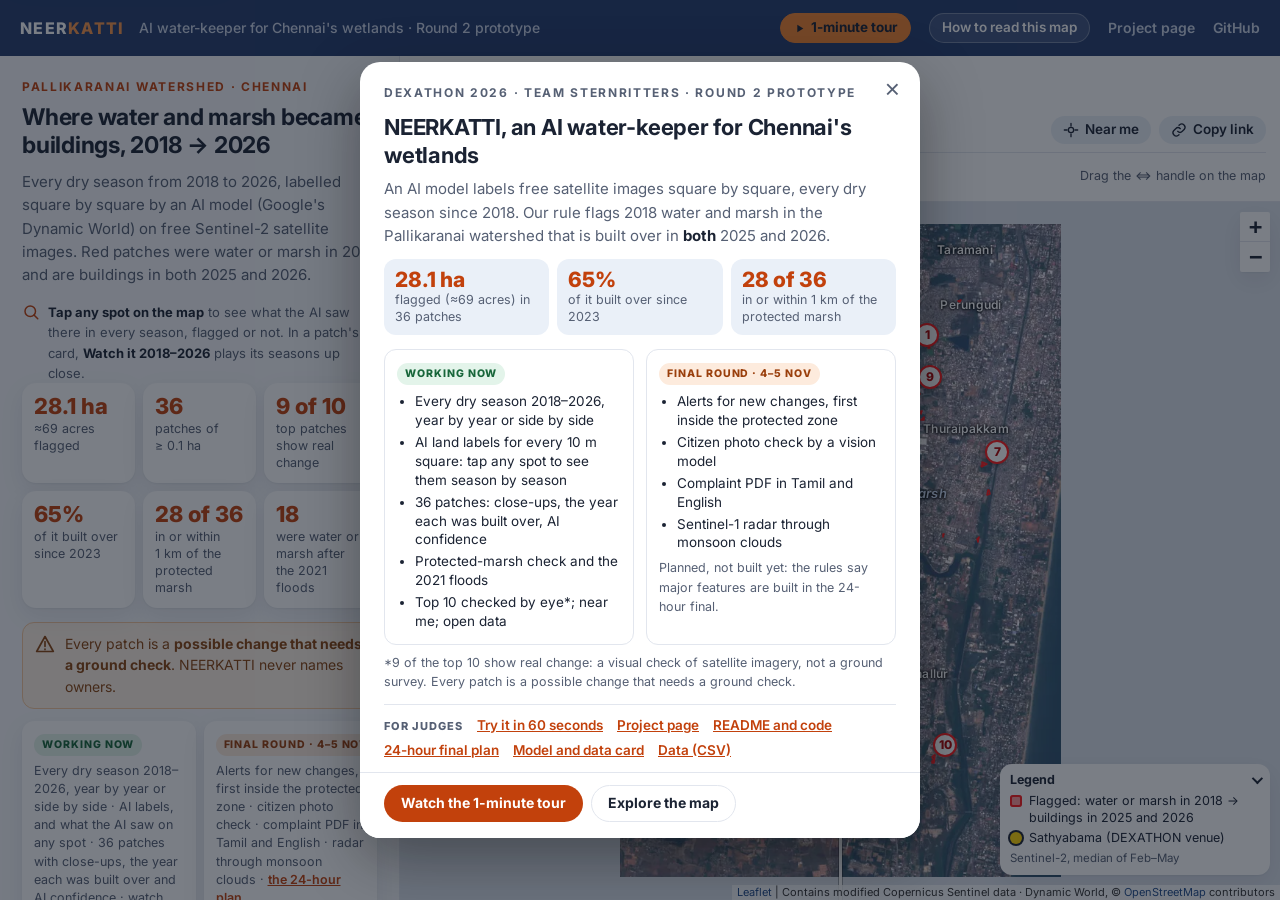
==== commit 1d135ced: "Final round: complaint letter in Tamil and English, and the alert layer Built in the 24-hour final, " ====
--- a/docs/app/index.html
+++ b/docs/app/index.html
@@ -26,6 +26,7 @@
 <!-- Leaflet 1.9.4 is served from this site (vendor/leaflet, BSD-2), so the map never waits on a CDN -->
 <link rel="stylesheet" href="vendor/leaflet/leaflet.css">
 <link rel="stylesheet" href="app.css">
+<link rel="stylesheet" href="final/final.css">
 <link rel="preload" href="data/photo_2018_light.webp" as="image" type="image/webp">
 <link rel="preload" href="data/photo_2026_light.webp" as="image" type="image/webp">
 </head>
@@ -322,5 +323,9 @@
 <script src="data/neerkatti_data.js"></script>
 <script src="core.js"></script>
 <script src="app.js"></script>
+<!-- final round (4–5 Nov): each feature in its own file, on with ?final=1 until it is stable -->
+<script src="final/common.js"></script>
+<script src="final/complaint.js"></script>
+<script src="final/alerts.js"></script>
 </body>
 </html>
--- a/docs/app/app.css
+++ b/docs/app/app.css
@@ -232,6 +232,7 @@
 .legend-btn[aria-expanded="false"]::after{transform:rotate(-135deg) translate(-1px,-1px)}
 .legend-btn:focus-visible{outline:3px solid var(--orange);outline-offset:3px;border-radius:4px}
 .legend.closed{padding:6px 10px}
+.legend.covered{visibility:hidden}   /* a popup sits over it (app.js tagClear) */
 .legend.closed .legend-body{display:none}
 .legend.closed .legend-btn{padding:0;gap:10px}
 .legend .row{display:flex;align-items:flex-start;gap:7px;margin:3px 0}
@@ -399,6 +400,7 @@
   .hide-sm{display:none}
   .bar-btn .long,.map-hint .long{display:none}
   .bar-btn .short,.map-hint .short{display:inline}
+  .map-hint{max-width:calc(100% - 112px)}   /* one line at 360 px, clear of the folded legend */
   .toolbar{padding:8px;gap:6px 8px}
   .seg span{padding:6px 9px;font-size:13px}
   .tb-hint,.chk-names,.tb-pick > span{display:none}   /* the selects keep their labels for screen readers */
@@ -456,7 +458,7 @@
 .sp-cell i{display:block;width:100%;max-width:24px;aspect-ratio:1;border-radius:4px;box-shadow:inset 0 0 0 1px rgba(0,0,0,.18)}
 .sp-cell span{font-size:10px;color:var(--muted);font-variant-numeric:tabular-nums;white-space:nowrap}
 .sp-cell.flood{border-left:1px dashed var(--line);padding-left:3px}
-.sp-verdict{font-size:12.5px;line-height:1.45;margin:8px 0 2px !important;padding:6px 8px;border-radius:8px;background:var(--tint)}
+.sp-verdict{font-size:12.5px;line-height:1.45;margin:6px 0 6px !important;padding:6px 8px;border-radius:8px;background:var(--tint)}
 .sp-verdict.passes{background:var(--warn-bg);color:var(--warn-ink)}
 .sp-verdict b{color:inherit}
 .sp-note{font-size:11.5px;color:var(--muted)}
--- a/docs/app/final/final.css
+++ b/docs/app/final/final.css
@@ -0,0 +1,99 @@
+/* NEERKATTI final round: styles for the files in final/ (complaint letter, alerts, photo check).
+   Colours come from app.css; the letter itself is a white sheet in both themes, like paper. */
+
+/* ---- a sheet: a large dialog for one task ---------------------------------------- */
+.nk-sheet{border:0;padding:0;margin:auto;width:min(1100px,calc(100vw - 24px));max-height:calc(100dvh - 24px);border-radius:20px;background:var(--card);color:var(--ink);box-shadow:0 20px 60px rgba(0,0,0,.35);overflow:hidden}
+.nk-sheet[open]{display:flex;flex-direction:column}
+.nk-sheet::backdrop{background:rgba(14,20,34,.55)}
+.nk-sheet-top{display:flex;justify-content:space-between;align-items:flex-start;gap:16px;padding:18px 22px 14px;border-bottom:1px solid var(--line)}
+.nk-sheet-top h2{margin:0;font:800 21px/1.2 Inter,system-ui,sans-serif;letter-spacing:-.01em;outline:none}
+.nk-sheet-top .kicker{margin-bottom:4px}
+.nk-sub{margin:4px 0 0;font-size:13.5px;color:var(--muted)}
+.nk-x{flex:none;background:none;border:0;font-size:28px;line-height:1;color:var(--muted);cursor:pointer;padding:2px 8px;border-radius:8px}
+.nk-x:hover{color:var(--ink);background:var(--tint)}
+.nk-sheet-body{display:grid;grid-template-columns:340px minmax(0,1fr);flex:1;min-height:0}
+
+/* the form on the left */
+.nk-form{display:flex;flex-direction:column;gap:14px;padding:18px 22px 22px;overflow:auto;border-right:1px solid var(--line)}
+.nk-field{display:flex;flex-direction:column;gap:6px;margin:0}
+.nk-flbl{font:700 12.5px/1.3 Inter,system-ui,sans-serif;color:var(--ink)}
+.nk-flbl i{font-style:normal;font-weight:500;color:var(--muted)}
+.nk-form input,.nk-form select,.nk-form textarea{width:100%;font:400 14.5px/1.4 Inter,system-ui,sans-serif;padding:9px 11px;border:1px solid var(--line);border-radius:10px;background:var(--bg);color:var(--ink)}
+.nk-form textarea{resize:vertical}
+.nk-form input:focus-visible,.nk-form select:focus-visible,.nk-form textarea:focus-visible{outline:3px solid var(--orange);outline-offset:1px}
+.nk-form .seg{align-self:flex-start}
+.nk-btns{display:flex;flex-wrap:wrap;gap:8px}
+.nk-note{margin:0;font-size:12.5px;line-height:1.45;color:var(--muted)}
+.nk-status{margin:0;min-height:1.2em;font-size:13px;font-weight:600;color:var(--now-ink)}
+
+/* the preview on the right: pages of paper */
+.nk-preview{overflow:auto;padding:22px;background:var(--map-bg)}
+.nk-page{max-width:740px;margin:0 auto 22px;padding:46px 52px;background:#fff;color:#1B2333;box-shadow:0 1px 3px rgba(0,0,0,.12),0 12px 32px rgba(0,0,0,.14);font:400 14.5px/1.6 Inter,"Noto Sans Tamil","Nirmala UI",Latha,system-ui,sans-serif}
+.nk-page[lang="ta"]{font-family:"Noto Sans Tamil","Nirmala UI",Latha,"Tamil Sangam MN",Inter,system-ui,sans-serif;font-size:14px;line-height:1.75}
+.nk-page p{margin:0 0 12px}
+.nk-date{text-align:right}
+.nk-addrs{display:grid;grid-template-columns:1fr 1fr;gap:24px;margin:8px 0 18px}
+.nk-lbl{margin:0 0 2px!important;font-size:11.5px;font-weight:700;letter-spacing:.08em;text-transform:uppercase;color:#566074}
+.nk-page[lang="ta"] .nk-lbl{letter-spacing:0;text-transform:none;font-size:13px}
+.nk-subj{padding:10px 12px;border-left:3px solid #253C6D;background:#F3F6FB}
+.nk-close{margin-top:18px!important}
+.nk-sign{display:inline-block;margin-top:26px;font-weight:600}
+.nk-fig{margin:22px 0 10px;break-inside:avoid}
+.nk-fig img{display:block;width:100%;height:auto;border-radius:4px}
+.nk-fig figcaption{margin-top:6px;font-size:12px;line-height:1.45;color:#566074}
+.nk-src{font-size:11.5px;line-height:1.5;color:#566074;word-break:break-word}
+
+@media (max-width:820px){
+  .nk-sheet{width:100vw;max-width:100vw;height:100dvh;max-height:100dvh;border-radius:0}
+  .nk-sheet-body{grid-template-columns:1fr;overflow:auto}
+  .nk-form{overflow:visible;border-right:0;border-bottom:1px solid var(--line)}
+  .nk-preview{overflow:visible;padding:12px}
+  .nk-page{padding:26px 22px;font-size:14px}
+  .nk-addrs{grid-template-columns:1fr;gap:10px}
+}
+
+/* ---- what the final round has built so far (panel and intro) --------------------- */
+.nk-phase{list-style:none;margin:7px 0 0;padding:0;font-size:13.5px;line-height:1.4}
+.nk-phase li{display:flex;gap:7px;align-items:baseline;margin-bottom:4px}
+.nk-phase .nk-mark{flex:none;width:16px;height:16px;border-radius:50%;display:inline-grid;place-items:center;font-size:10.5px;font-weight:800;transform:translateY(2px)}
+.nk-phase .nk-live .nk-mark{background:var(--now-bg);color:var(--now-ink)}
+.nk-phase .nk-soon{color:var(--muted)}
+.nk-phase .nk-soon .nk-mark{background:var(--tint);color:var(--muted)}
+.nk-phase a{color:var(--accent);font-weight:600}
+
+/* ---- alerts: the panel card, list rows, map pins --------------------------------- */
+.nk-alerts{border:1.5px solid var(--warn-line)}
+.nk-alerts h2{font-size:16px}
+.nk-alerts .kicker{margin-bottom:2px}
+.nk-alert-list{list-style:none;margin:6px 0 8px;padding:0;display:grid;gap:8px}
+.nk-alert-row{width:100%;display:grid;grid-template-columns:34px minmax(0,1fr) auto;gap:2px 12px;align-items:center;text-align:left;
+  background:var(--card);color:var(--ink);border:1.5px solid var(--line);border-radius:14px;padding:9px 12px;font:inherit;cursor:pointer;transition:border-color .15s}
+.nk-alert-row:hover{border-color:var(--orange)}
+.nk-alert-row:focus-visible{outline:3px solid var(--orange);outline-offset:2px}
+.nk-alert-row[aria-current="true"]{border-color:var(--orange);background:var(--warn-bg)}
+.nk-alert-id{grid-row:1/3;width:34px;height:26px;border-radius:8px;display:grid;place-items:center;background:var(--orange);color:#1B2333;font-weight:800;font-size:13px}
+.nk-alert-place{font-weight:700;min-width:0;overflow:hidden;text-overflow:ellipsis;white-space:nowrap}
+.nk-alert-ha{font-weight:800;font-variant-numeric:tabular-nums;white-space:nowrap}
+.nk-alert-meta{grid-column:2/4;display:flex;flex-wrap:wrap;gap:4px 8px;align-items:center;font-size:12.5px;color:var(--muted)}
+.pill.nk-where.inside,.pill.nk-where.zone{background:#DDF3EF;color:#0B6B60}
+.pill.nk-where.outside{background:var(--tint);color:var(--ink)}
+.nk-alerts-foot{margin:4px 0 2px}
+.nk-alerts-foot a{color:var(--accent);font-weight:600}
+.nk-alert-pin{background:none;border:0}
+.nk-alert-pin span{display:grid;place-items:center;width:30px;height:22px;border-radius:7px;background:var(--orange);color:#1B2333;border:2px solid #fff;font:800 11.5px/1 Inter,system-ui,sans-serif;box-shadow:0 1px 5px rgba(0,0,0,.45)}
+.nk-alert-tag{display:inline-block;padding:1px 7px;border-radius:6px;background:var(--orange);color:#1B2333;font-size:12px;font-weight:800;vertical-align:1px}
+@media (prefers-color-scheme:dark){
+  .pill.nk-where.inside,.pill.nk-where.zone{background:#123A35;color:#7EE0D2}
+}
+
+/* ---- printing the letter: only the letter, on A4 --------------------------------- */
+#nk-print{display:none}
+@page{size:A4;margin:16mm 18mm}
+@media print{
+  html.nk-printing body > *:not(#nk-print){display:none!important}
+  html.nk-printing #nk-print{display:block!important}
+  html.nk-printing body{background:#fff}
+  #nk-print .nk-page{max-width:none;margin:0;padding:0;box-shadow:none}
+  #nk-print .nk-page + .nk-page{break-before:page}
+  #nk-print .nk-subj{-webkit-print-color-adjust:exact;print-color-adjust:exact}
+}
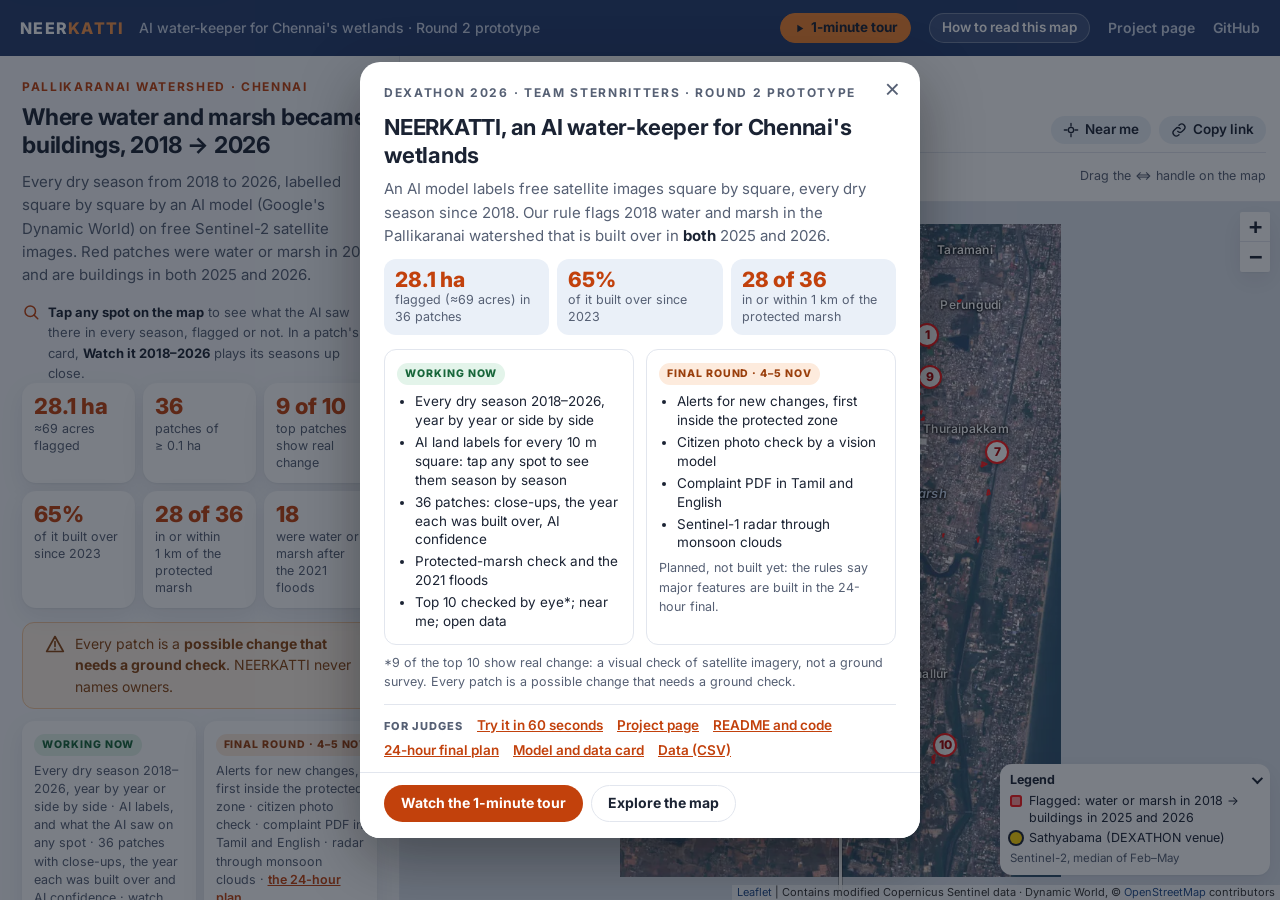
==== commit 9dcaec1c: "Final round: a map-first layout in the Material 3 manner, behind ?final=1 The tabbed panel felt pack" ====
--- a/docs/app/index.html
+++ b/docs/app/index.html
@@ -27,6 +27,10 @@
 <link rel="stylesheet" href="vendor/leaflet/leaflet.css">
 <link rel="stylesheet" href="app.css">
 <link rel="stylesheet" href="final/final.css">
+<link rel="stylesheet" href="final/ui.css">
+<!-- final round (?final=1, remembered on this device): the new map-first layout (final/ui.js). Until it is built, a quiet
+     skeleton stands in for the old page; its two web fonts load only then, without blocking it -->
+<script>(function(){try{var q=location.search,d=document.documentElement;if(!(/[?&]final=1(&|$)/.test(q)||(!/[?&]final=0(&|$)/.test(q)&&localStorage.getItem('neerkatti-final')==='1')))return;d.classList.add('nk-boot');setTimeout(function(){d.classList.remove('nk-boot')},8000);function css(h,i){var l=document.createElement('link');l.rel='stylesheet';l.href=h;if(i)l.onload=function(){if(document.fonts)document.fonts.load('24px "Material Symbols Rounded"','search').then(function(f){if(f.length)d.classList.add('nk-icons')})};document.head.appendChild(l)}css('https://fonts.googleapis.com/css2?family=Roboto+Flex:opsz,wght@8..144,400..700&display=swap');css('https://fonts.googleapis.com/css2?family=Material+Symbols+Rounded:opsz,wght,FILL,GRAD@24,400,0..1,0&icon_names=add,arrow_back,auto_awesome,bar_chart,calendar_month,campaign,check,check_circle,chevron_left,chevron_right,close,cloud_off,compare,database,download,eco,expand_more,explore,fact_check,flag,flood,forest,groups,help,hourglass_top,info,layers,link,location_on,mail,map,my_location,notifications,open_in_new,pause,payments,photo_camera,play_arrow,play_circle,public,radar,recycling,remove,rss_feed,satellite_alt,schedule,science,search,share,sort,touch_app,verified,visibility,water_drop,waves,zoom_out_map&display=block',1)}catch(e){}})();</script>
 <link rel="preload" href="data/photo_2018_light.webp" as="image" type="image/webp">
 <link rel="preload" href="data/photo_2026_light.webp" as="image" type="image/webp">
 </head>
@@ -327,5 +331,7 @@
 <script src="final/common.js"></script>
 <script src="final/complaint.js"></script>
 <script src="final/alerts.js"></script>
+<script src="final/impact.js"></script>
+<script src="final/ui.js"></script>
 </body>
 </html>
--- a/docs/app/final/final.css
+++ b/docs/app/final/final.css
@@ -52,6 +52,19 @@
   .nk-addrs{grid-template-columns:1fr;gap:10px}
 }
 
+/* ---- social impact: who it helps ------------------------------------------------- */
+.nk-impact{border:1.5px solid var(--now-bg)}
+.nk-impact h2{font-size:16px}
+.nk-impact .kicker{margin-bottom:2px;color:var(--now-ink)}
+.nk-impact-list{list-style:none;margin:4px 0 10px;padding:0;display:grid;grid-template-columns:1fr 1fr;gap:8px}
+.nk-impact-list li{display:flex;flex-direction:column;gap:3px;padding:9px 11px;border-radius:12px;background:var(--tint);font-size:13px;line-height:1.45;color:var(--muted)}
+.nk-impact-list b{color:var(--ink);font-size:13.5px}
+.nk-impact-fair{margin:0 0 8px;font-size:12.5px;font-weight:600;color:var(--now-ink)}
+.nk-sdg{display:flex;flex-wrap:wrap;gap:6px;align-items:center;margin:0 0 4px}
+.nk-sdg-lbl{font-size:11px;font-weight:800;letter-spacing:.08em;text-transform:uppercase;color:var(--muted)}
+.nk-chip{display:inline-block;padding:2px 9px;border-radius:999px;background:var(--now-bg);color:var(--now-ink);font-size:12px;font-weight:700}
+@media (max-width:520px){.nk-impact-list{grid-template-columns:1fr}}
+
 /* ---- what the final round has built so far (panel and intro) --------------------- */
 .nk-phase{list-style:none;margin:7px 0 0;padding:0;font-size:13.5px;line-height:1.4}
 .nk-phase li{display:flex;gap:7px;align-items:baseline;margin-bottom:4px}
@@ -77,6 +90,7 @@
 .nk-alert-meta{grid-column:2/4;display:flex;flex-wrap:wrap;gap:4px 8px;align-items:center;font-size:12.5px;color:var(--muted)}
 .pill.nk-where.inside,.pill.nk-where.zone{background:#DDF3EF;color:#0B6B60}
 .pill.nk-where.outside{background:var(--tint);color:var(--ink)}
+.nk-alert-eye{font-weight:700;color:var(--ink)}
 .nk-alerts-foot{margin:4px 0 2px}
 .nk-alerts-foot a{color:var(--accent);font-weight:600}
 .nk-alert-pin{background:none;border:0}
--- a/docs/app/final/ui.css
+++ b/docs/app/final/ui.css
@@ -0,0 +1,660 @@
+/* NEERKATTI final round: the map-first layout (final/ui.js), in the Material Design 3 manner.
+   One water-teal seed turned into tonal palettes (tone = CIELAB L*, so every pair below keeps
+   WCAG AA contrast in light and dark), tonal surfaces, 28 px sheets, 16 px cards, full-pill
+   chips and buttons, state layers and 48 px targets. Everything is scoped to html.nk-m3 (the
+   layout is built) or html.nk-boot (it is being built), so the plain Round 2 map is unchanged. */
+
+/* ---- tokens ------------------------------------------------------------------------------- */
+html.nk-m3,html.nk-boot{
+  --md-primary:#006A69;--md-on-primary:#FFFFFF;--md-primary-container:#ABEFED;--md-on-primary-container:#002020;
+  --md-secondary:#456463;--md-on-secondary:#FFFFFF;--md-secondary-container:#C6E9E8;--md-on-secondary-container:#002020;
+  --md-tertiary:#2B6387;--md-on-tertiary:#FFFFFF;--md-tertiary-container:#CBE6FF;--md-on-tertiary-container:#001E2F;
+  --md-error:#BF0120;--md-on-error:#FFFFFF;--md-error-container:#FFDAD5;--md-on-error-container:#3C0700;
+  --md-warn:#825501;--md-warn-container:#FFDDB7;--md-on-warn-container:#271900;
+  --md-good:#1F6C32;--md-good-container:#A8F4B0;--md-on-good-container:#002202;
+  --md-flag:#BF012A;--md-on-flag:#FFFFFF;--md-flag-container:#FFDAD7;--md-on-flag-container:#410100;
+  --md-surface:#F2FBFB;--md-on-surface:#171D1C;--md-surface-variant:#D2E6E6;--md-on-surface-variant:#394A49;
+  --md-surface-container-lowest:#FFFFFF;--md-surface-container-low:#EDF5F5;--md-surface-container:#E7F0EF;
+  --md-surface-container-high:#E1EAE9;--md-surface-container-highest:#DCE4E4;--md-surface-dim:#D3DCDB;
+  --md-outline:#687B7A;--md-outline-variant:#B7CACA;--md-inverse-surface:#2B3231;--md-inverse-on-surface:#EAF2F2;
+  --md-inverse-primary:#44DBDA;--md-alert:#F2842F;--md-on-alert:#1B1206;
+  --md-font:"Roboto Flex",Roboto,"Segoe UI",system-ui,-apple-system,"Helvetica Neue",Arial,sans-serif;
+  --md-ease:cubic-bezier(.2,0,0,1);--md-ease-in:cubic-bezier(.05,.7,.1,1);--md-ease-out:cubic-bezier(.3,0,.8,.15);
+  --md-elev-1:0 1px 2px rgba(0,0,0,.3),0 1px 3px 1px rgba(0,0,0,.15);
+  --md-elev-2:0 1px 2px rgba(0,0,0,.3),0 2px 6px 2px rgba(0,0,0,.15);
+  --md-elev-3:0 1px 3px rgba(0,0,0,.3),0 4px 8px 3px rgba(0,0,0,.15);
+  --rail-w:80px;--nav-h:64px;--sheet-w:400px;--sheet-h:0px;--tl-h:0px;
+  --in-t:0px;--in-r:0px;--in-b:0px;--in-l:0px;
+  /* the Round 2 colours, mapped onto the new roles, so the parts the new layout keeps follow suit */
+  --bg:var(--md-surface);--card:var(--md-surface-container);--ink:var(--md-on-surface);--muted:var(--md-on-surface-variant);
+  --line:var(--md-outline-variant);--tint:var(--md-surface-container-high);--accent:var(--md-primary);--on-accent:var(--md-on-primary);
+  --warn-bg:var(--md-warn-container);--warn-ink:var(--md-on-warn-container);--warn-line:transparent;
+  --now-bg:var(--md-good-container);--now-ink:var(--md-on-good-container);--final-bg:var(--md-tertiary-container);--final-ink:var(--md-on-tertiary-container);
+  --map-bg:var(--md-surface-dim);--meter:var(--md-primary);--col-off:var(--md-outline-variant);--navy:var(--md-inverse-surface);
+  --shadow:var(--md-elev-1);
+  color-scheme:light;
+}
+@media (prefers-color-scheme:dark){
+  html.nk-m3,html.nk-boot{
+    --md-primary:#44DBDA;--md-on-primary:#013737;--md-primary-container:#014F4F;--md-on-primary-container:#ABEFED;
+    --md-secondary:#ABCDCC;--md-on-secondary:#163535;--md-secondary-container:#2D4C4B;--md-on-secondary-container:#C6E9E8;
+    --md-tertiary:#9ACCF5;--md-on-tertiary:#01344D;--md-tertiary-container:#034B6E;--md-on-tertiary-container:#CBE6FF;
+    --md-error:#FFB4AA;--md-on-error:#68000B;--md-error-container:#930016;--md-on-error-container:#FFDAD5;
+    --md-warn:#FEB958;--md-warn-container:#633F00;--md-on-warn-container:#FFDDB7;
+    --md-good:#8CD895;--md-good-container:#01531E;--md-on-good-container:#A8F4B0;
+    --md-flag:#FFB3AD;--md-on-flag:#680112;--md-flag-container:#92011E;--md-on-flag-container:#FFDAD7;
+    --md-surface:#0D1514;--md-on-surface:#DCE4E4;--md-surface-variant:#394A49;--md-on-surface-variant:#B7CACA;
+    --md-surface-container-lowest:#061010;--md-surface-container-low:#171D1C;--md-surface-container:#1A2121;
+    --md-surface-container-high:#252B2B;--md-surface-container-highest:#2F3636;--md-surface-dim:#0D1514;
+    --md-outline:#829494;--md-outline-variant:#394A49;--md-inverse-surface:#DCE4E4;--md-inverse-on-surface:#2B3231;
+    --md-inverse-primary:#006A69;
+    --md-elev-1:0 1px 2px rgba(0,0,0,.5),0 1px 3px 1px rgba(0,0,0,.3);
+    --md-elev-2:0 1px 2px rgba(0,0,0,.5),0 2px 6px 2px rgba(0,0,0,.3);
+    --md-elev-3:0 1px 3px rgba(0,0,0,.5),0 4px 8px 3px rgba(0,0,0,.3);
+    color-scheme:dark;
+  }
+}
+
+/* ---- base ---------------------------------------------------------------------------------- */
+html.nk-m3 body{background:var(--md-surface);color:var(--md-on-surface);font:400 14px/20px var(--md-font);letter-spacing:.25px;overflow:hidden;overscroll-behavior:none}
+html.nk-m3 :where(body,body *:not(.msr):not(.nk-page):not(.nk-page *)){font-family:var(--md-font)}
+html.nk-m3 :where(button,input,select,textarea){font-family:var(--md-font)}
+html.nk-m3 :focus-visible{outline:3px solid var(--md-primary);outline-offset:2px}
+html.nk-m3 a{color:inherit}
+.msr{--msr:24px;font-family:"Material Symbols Rounded";font-weight:400;font-style:normal;font-size:var(--msr);width:var(--msr);height:var(--msr);line-height:1;letter-spacing:normal;text-transform:none;display:inline-block;white-space:nowrap;word-wrap:normal;direction:ltr;overflow:hidden;flex:none;user-select:none;-webkit-font-feature-settings:"liga";font-feature-settings:"liga";-webkit-font-smoothing:antialiased;font-variation-settings:"FILL" 0,"wght" 400,"GRAD" 0,"opsz" 24}
+.msr.fill,[aria-current="page"] .m3-dest-ind .msr,[aria-pressed="true"] > .msr.fill-on{font-variation-settings:"FILL" 1,"wght" 400,"GRAD" 0,"opsz" 24}
+/* until the icon font is in, its ligature names stay hidden; a few controls show a plain sign instead */
+html:not(.nk-icons) .msr{color:transparent!important}
+html:not(.nk-icons) .msr[data-fb]{color:inherit!important;font-size:0!important}
+html:not(.nk-icons) .msr[data-fb]::before{content:attr(data-fb);display:block;font:700 calc(var(--msr) * .8)/var(--msr) system-ui,sans-serif;text-align:center}
+html.nk-m3 .sr{position:absolute;width:1px;height:1px;overflow:hidden;clip:rect(0 0 0 0);white-space:nowrap}
+
+/* ---- while the layout is being built: a quiet skeleton instead of the old page -------------- */
+html.nk-boot body{background:var(--md-surface)}
+html.nk-boot body > .app,html.nk-boot body > .skip{visibility:hidden}
+html.nk-boot body::before,html.nk-boot body::after{content:"";position:fixed;z-index:5000;pointer-events:none;border-radius:28px;
+  background:linear-gradient(100deg,var(--md-surface-container) 30%,var(--md-surface-container-high) 50%,var(--md-surface-container) 70%) 0 0/300% 100%;animation:nk-shimmer 1.4s linear infinite}
+html.nk-boot body::before{left:92px;top:12px;bottom:12px;width:400px}
+html.nk-boot body::after{left:0;top:0;bottom:0;width:80px;border-radius:0}
+@media (max-width:899px){
+  html.nk-boot body::before{left:0;right:0;top:auto;bottom:64px;width:auto;height:180px;border-radius:28px 28px 0 0}
+  html.nk-boot body::after{top:auto;bottom:0;width:auto;right:0;height:64px}
+}
+@keyframes nk-shimmer{to{background-position:-300% 0}}
+
+/* ---- the frame: map behind everything, panels floating over it ------------------------------- */
+html.nk-m3 .app{display:block;height:100vh;height:100dvh;position:relative;overflow:hidden}
+html.nk-m3 .bar,html.nk-m3 .mobile-sum,html.nk-m3 .toolbar,html.nk-m3 .ask-tip{display:none}
+html.nk-m3 .map-wrap{position:fixed;inset:0;left:var(--rail-w);display:block;min-height:0;max-height:none;height:auto;z-index:0}
+html.nk-m3 #map{position:absolute!important;inset:0;z-index:0;background:var(--md-surface-dim)}   /* Leaflet sets position:relative inline */
+html.nk-m3 .leaflet-control-zoom{display:none}
+
+/* navigation rail (laptop) / navigation bar (phone) */
+.m3-nav{position:fixed;left:0;top:0;bottom:0;width:var(--rail-w);z-index:30;display:flex;flex-direction:column;align-items:center;gap:4px;padding:12px 0 16px;background:var(--md-surface);color:var(--md-on-surface-variant)}
+.m3-brand{display:grid;place-items:center;width:56px;height:56px;margin-bottom:20px;border-radius:16px;background:var(--md-primary-container);color:var(--md-on-primary-container);text-decoration:none;position:relative}
+.m3-brand .msr{--msr:28px}
+.m3-dests{display:flex;flex-direction:column;align-items:center;gap:12px}
+.m3-dest{position:relative;display:flex;flex-direction:column;align-items:center;gap:4px;width:var(--rail-w);min-height:56px;padding:0;border:0;background:none;color:var(--md-on-surface-variant);cursor:pointer;font:500 12px/16px var(--md-font);letter-spacing:.5px;-webkit-tap-highlight-color:transparent}
+.m3-dest-ind{position:relative;display:grid;place-items:center;width:56px;height:32px;border-radius:16px;transition:background-color .2s var(--md-ease)}
+.m3-dest-ind::before{content:"";position:absolute;inset:0;border-radius:inherit;background:currentColor;opacity:0;transition:opacity .2s}
+.m3-dest:hover .m3-dest-ind::before{opacity:.08}
+.m3-dest:active .m3-dest-ind::before{opacity:.12}
+.m3-dest[aria-current="page"]{color:var(--md-on-surface)}
+.m3-dest[aria-current="page"] .m3-dest-ind{background:var(--md-secondary-container);color:var(--md-on-secondary-container)}
+.m3-dest[aria-current="page"] .m3-dest-label{font-weight:700}
+.m3-dest:focus-visible{outline:none}
+.m3-dest:focus-visible .m3-dest-ind{outline:3px solid var(--md-primary);outline-offset:2px}
+.m3-dest-end{margin-top:auto}
+.m3-badge{position:absolute;top:-2px;left:calc(50% + 6px);min-width:16px;height:16px;padding:0 4px;border-radius:8px;background:var(--md-error);color:var(--md-on-error);font:500 11px/16px var(--md-font);letter-spacing:.5px;text-align:center}
+
+/* the sheet: #panel, the page's own content, floating on the left (laptop) or at the bottom (phone) */
+html.nk-m3 .panel.m3-sheet{position:fixed;z-index:20;left:calc(var(--rail-w) + 12px);top:12px;bottom:12px;width:var(--sheet-w);display:flex;flex-direction:column;
+  padding:84px 0 0;overflow:hidden;border:0;border-radius:28px;background:var(--md-surface);box-shadow:var(--md-elev-2);
+  transition:transform .35s var(--md-ease),height .3s var(--md-ease),visibility 0s}
+html.nk-m3 .m3-scroll{flex:1;min-height:0;overflow-y:auto;overscroll-behavior:contain;scrollbar-width:thin;scrollbar-color:var(--md-outline-variant) transparent}
+html.nk-m3 .m3-handle{display:none}
+html.nk-m3.m3-collapsed .panel.m3-sheet{transform:translateX(calc(-100% - 120px));visibility:hidden;transition:transform .3s var(--md-ease-out),visibility 0s .3s}
+.m3-fold{position:fixed;z-index:21;top:50%;left:calc(var(--rail-w) + 12px + var(--sheet-w));width:24px;height:56px;margin-top:-28px;padding:0;border:0;border-radius:0 12px 12px 0;
+  background:var(--md-surface);color:var(--md-on-surface-variant);box-shadow:var(--md-elev-1);cursor:pointer;display:grid;place-items:center;transition:left .35s var(--md-ease)}
+.m3-fold::after{content:"";position:absolute;inset:-4px -12px -4px 0}
+.m3-fold:hover{color:var(--md-on-surface)}
+html.nk-m3.m3-collapsed .m3-fold{left:var(--rail-w)}
+html.nk-m3.m3-collapsed .m3-fold .msr{transform:rotate(180deg)}
+
+/* search bar: in the sheet's top on a laptop, floating at the top of a phone */
+.m3-search{position:fixed;z-index:40;left:calc(var(--rail-w) + 24px);top:24px;width:calc(var(--sheet-w) - 24px)}
+.m3-search-bar{position:relative;display:flex;align-items:center;gap:4px;height:56px;padding:0 4px 0 16px;border-radius:28px;background:var(--md-surface-container-high);color:var(--md-on-surface-variant);transition:box-shadow .2s var(--md-ease)}
+.m3-search-bar:focus-within{box-shadow:var(--md-elev-1)}
+.m3-search-bar > .msr{margin-right:12px}
+.m3-search input{flex:1;min-width:0;height:48px;margin:0;padding:0;border:0;background:none;color:var(--md-on-surface);font:400 16px/24px var(--md-font);letter-spacing:.5px;outline:none;-webkit-appearance:none;appearance:none}
+.m3-search input::placeholder{color:var(--md-on-surface-variant);opacity:1}
+.m3-search input::-webkit-search-cancel-button{display:none}
+.m3-search-bar:focus-within{outline:2px solid var(--md-primary);outline-offset:-2px}
+.m3-results{position:absolute;left:0;right:0;top:calc(100% + 8px);max-height:min(460px,calc(100dvh - 120px));overflow-y:auto;padding:8px 0;border-radius:28px;background:var(--md-surface-container-high);box-shadow:var(--md-elev-3);overscroll-behavior:contain}
+.m3-res-h{margin:8px 16px 4px;font:500 12px/16px var(--md-font);letter-spacing:.5px;color:var(--md-on-surface-variant)}
+.m3-res{position:relative;display:flex;align-items:center;gap:16px;width:100%;min-height:56px;padding:8px 24px 8px 16px;border:0;background:none;color:var(--md-on-surface);text-align:left;cursor:pointer;font:inherit}
+.m3-res::before{content:"";position:absolute;inset:0;background:var(--md-on-surface);opacity:0;transition:opacity .15s}
+.m3-res:hover::before{opacity:.08}
+.m3-res[aria-selected="true"]::before{opacity:.12}
+.m3-res .msr{color:var(--md-on-surface-variant)}
+.m3-res-t{display:flex;flex-direction:column;min-width:0}
+.m3-res-t b{font:400 16px/24px var(--md-font);letter-spacing:.5px;white-space:nowrap;overflow:hidden;text-overflow:ellipsis}
+.m3-res-t span{font:400 14px/20px var(--md-font);letter-spacing:.25px;color:var(--md-on-surface-variant);white-space:nowrap;overflow:hidden;text-overflow:ellipsis}
+.m3-res-empty{margin:12px 24px;color:var(--md-on-surface-variant)}
+
+/* filter chips on top of the map */
+.m3-chips{position:absolute;z-index:10;top:12px;left:calc(var(--sheet-w) + 24px);right:80px;display:flex;gap:8px;padding:8px 0 12px;overflow-x:auto;scrollbar-width:none;transition:left .35s var(--md-ease)}
+.m3-chips::-webkit-scrollbar{display:none}
+html.nk-m3.m3-collapsed .m3-chips{left:calc(var(--sheet-w) + 12px)}
+.m3-chip{position:relative;flex:none;display:inline-flex;align-items:center;gap:8px;height:32px;padding:0 16px 0 8px;border:1px solid var(--md-outline-variant);border-radius:999px;
+  background:var(--md-surface-container-low);color:var(--md-on-surface-variant);font:500 14px/20px var(--md-font);letter-spacing:.1px;white-space:nowrap;cursor:pointer;box-shadow:var(--md-elev-1);-webkit-tap-highlight-color:transparent}
+.m3-chip .msr{--msr:18px}
+.m3-chip::before{content:"";position:absolute;inset:0;border-radius:inherit;background:currentColor;opacity:0;transition:opacity .15s}
+.m3-chip:hover::before{opacity:.08}
+.m3-chip:active::before{opacity:.12}
+.m3-chip::after{content:"";position:absolute;inset:-8px 0}
+.m3-chip[aria-pressed="true"]{border-color:transparent;background:var(--md-secondary-container);color:var(--md-on-secondary-container)}
+.m3-lg,.m3-sm{font-weight:inherit}
+html.nk-m3 .m3-timeline .seg b{font-weight:inherit}
+html.nk-m3 .m3-timeline .seg .m3-seg-ic{--msr:18px;display:none}
+.m3-sm{display:none}
+.m3-chip .m3-swatch{width:12px;height:12px;border-radius:4px;margin:0 3px;flex:none}
+.m3-chip .m3-soon{margin-left:-2px;padding:0 6px;border-radius:8px;background:var(--md-surface-container-highest);font:500 11px/16px var(--md-font);color:var(--md-on-surface-variant)}
+
+/* Layers: a square button with a small card of map types */
+.m3-layers{position:absolute;z-index:12;top:16px;right:16px}
+.m3-square{position:relative;display:grid;place-items:center;width:48px;height:48px;padding:0;border:0;border-radius:16px;background:var(--md-surface-container-low);color:var(--md-on-surface);box-shadow:var(--md-elev-2);cursor:pointer;-webkit-tap-highlight-color:transparent}
+.m3-square::before{content:"";position:absolute;inset:0;border-radius:inherit;background:currentColor;opacity:0;transition:opacity .15s}
+.m3-square:hover::before{opacity:.08}
+.m3-square:active::before{opacity:.12}
+.m3-square[aria-expanded="true"]{background:var(--md-secondary-container);color:var(--md-on-secondary-container)}
+.m3-pop{position:absolute;right:0;top:calc(100% + 8px);width:288px;padding:16px;border-radius:28px;background:var(--md-surface-container-high);color:var(--md-on-surface);box-shadow:var(--md-elev-3);transform-origin:top right;animation:m3-pop .25s var(--md-ease-in)}
+@keyframes m3-pop{from{opacity:0;transform:scale(.92)}}
+.m3-pop-h{margin:0 0 12px;font:500 14px/20px var(--md-font);letter-spacing:.1px;color:var(--md-on-surface-variant)}
+html.nk-m3 .m3-pop .seg{display:grid;grid-template-columns:1fr 1fr;gap:12px;margin:0 0 16px;padding:0;background:none;border-radius:0}
+html.nk-m3 .m3-pop .seg label{display:block;cursor:pointer}
+html.nk-m3 .m3-pop .seg span{display:flex;flex-direction:column;align-items:center;gap:8px;padding:0;border-radius:0;background:none;box-shadow:none;color:var(--md-on-surface-variant);font:500 12px/16px var(--md-font);letter-spacing:.5px}
+html.nk-m3 .m3-pop .seg span::before{content:"";display:block;width:100%;aspect-ratio:1.25;border-radius:16px;outline:2px solid transparent;outline-offset:2px;background:var(--md-surface-dim) var(--thumb) no-repeat;background-size:360%;background-position:55% 38%;transition:outline-color .2s}
+html.nk-m3 .m3-pop .seg input[value="photo"] + span{--thumb:url(../data/photo_2026_light.webp)}
+html.nk-m3 .m3-pop .seg input[value="labels"] + span{--thumb:url(../data/labels_2026.webp)}
+html.nk-m3 .m3-pop .seg input:checked + span{background:none;box-shadow:none;color:var(--md-primary);font-weight:700}
+html.nk-m3 .m3-pop .seg input:checked + span::before{outline-color:var(--md-primary)}
+html.nk-m3 .m3-pop .seg input:focus-visible + span{outline:none}
+html.nk-m3 .m3-pop .seg input:focus-visible + span::before{outline:3px solid var(--md-primary)}
+.m3-switch-row{display:flex;align-items:center;justify-content:space-between;gap:16px;min-height:48px;font:400 14px/20px var(--md-font);cursor:pointer}
+html.nk-m3 .m3-switch-row input,html.nk-m3 .m3-pop .chk input{position:relative;flex:none;width:52px;height:32px;margin:0;border-radius:16px;-webkit-appearance:none;appearance:none;background:var(--md-surface-container-highest);
+  box-shadow:inset 0 0 0 2px var(--md-outline);cursor:pointer;transition:background-color .2s var(--md-ease)}
+html.nk-m3 .m3-switch-row input::before,html.nk-m3 .m3-pop .chk input::before{content:"";position:absolute;left:8px;top:8px;width:16px;height:16px;border-radius:50%;background:var(--md-outline);transition:transform .25s var(--md-ease),width .2s,height .2s,background-color .2s}
+html.nk-m3 .m3-switch-row input:checked,html.nk-m3 .m3-pop .chk input:checked{background:var(--md-primary);box-shadow:none}
+html.nk-m3 .m3-switch-row input:checked::before,html.nk-m3 .m3-pop .chk input:checked::before{left:4px;top:4px;width:24px;height:24px;background:var(--md-on-primary);transform:translateX(20px)}
+html.nk-m3 .m3-pop .chk{display:flex!important;justify-content:space-between;flex-direction:row-reverse;gap:16px;min-height:48px;font:400 14px/20px var(--md-font);letter-spacing:.25px;white-space:normal}
+
+/* the timeline card, bottom centre */
+.m3-timeline{position:absolute;z-index:11;bottom:24px;left:calc(var(--sheet-w) + 24px + (100% - var(--sheet-w) - 24px - 72px) / 2);transform:translateX(-50%);
+  width:min(600px,calc(100% - var(--sheet-w) - 24px - 96px));display:flex;align-items:center;gap:16px;padding:8px 20px 8px 8px;border-radius:28px;
+  background:var(--md-surface-container-low);color:var(--md-on-surface);box-shadow:var(--md-elev-2);transition:left .35s var(--md-ease),width .35s var(--md-ease),opacity .2s,transform .2s}
+html.nk-m3.m3-collapsed .m3-timeline{left:calc(12px + (100% - 12px - 72px) / 2);width:min(600px,calc(100% - 108px))}
+html.nk-m3 .m3-timeline .seg{flex:none;display:inline-flex;padding:0;border-radius:20px;background:none;box-shadow:inset 0 0 0 1px var(--md-outline)}
+html.nk-m3 .m3-timeline .seg label{position:relative}
+html.nk-m3 .m3-timeline .seg label + label{box-shadow:-1px 0 0 var(--md-outline)}
+html.nk-m3 .m3-timeline .seg span{display:flex;align-items:center;gap:6px;height:40px;padding:0 14px;border-radius:0;font:500 14px/20px var(--md-font);letter-spacing:.1px;color:var(--md-on-surface);background:none;box-shadow:none;transition:background-color .2s var(--md-ease)}
+html.nk-m3 .m3-timeline .seg label:first-child span{border-radius:20px 0 0 20px;padding-left:14px}
+html.nk-m3 .m3-timeline .seg label:last-child span{border-radius:0 20px 20px 0}
+html.nk-m3 .m3-timeline .seg input:checked + span{background:var(--md-secondary-container);color:var(--md-on-secondary-container);box-shadow:none}
+html.nk-m3 .m3-timeline .seg input:checked + span::before{content:"check";font:400 18px/1 "Material Symbols Rounded";width:18px;overflow:hidden;font-feature-settings:"liga"}
+html:not(.nk-icons) .m3-timeline .seg input:checked + span::before{content:"✓";font:700 14px/1 system-ui}
+html.nk-m3 .m3-timeline .seg span:hover{background:color-mix(in srgb,var(--md-on-surface) 8%,transparent)}
+html.nk-m3 .m3-timeline .seg input:checked + span:hover{background:color-mix(in srgb,var(--md-on-secondary-container) 8%,var(--md-secondary-container))}
+html.nk-m3 .m3-timeline .seg input:focus-visible + span{outline:3px solid var(--md-primary);outline-offset:2px}
+html.nk-m3 .m3-timeline .timebar{flex:1 1 auto;min-width:0;min-height:48px;margin:0;padding:0;border:0;display:flex;align-items:center}
+html.nk-m3 .m3-timeline .tb-compare,html.nk-m3 .m3-timeline .tb-single{flex-wrap:nowrap;gap:12px}
+html.nk-m3 .m3-timeline .tb-pick{gap:8px;color:var(--md-on-surface-variant);font:500 12px/16px var(--md-font);letter-spacing:.5px}
+html.nk-m3 .m3-timeline .tb-pick select{height:40px;padding:0 32px 0 14px;border:1px solid var(--md-outline);border-radius:12px;background:var(--md-surface-container-low) no-repeat right 8px center/18px;
+  -webkit-appearance:none;appearance:none;color:var(--md-on-surface);font:500 14px/20px var(--md-font);cursor:pointer;
+  background-image:url("data:image/svg+xml,%3Csvg xmlns='http://www.w3.org/2000/svg' viewBox='0 0 24 24' fill='%23687B7A'%3E%3Cpath d='M7 10l5 5 5-5z'/%3E%3C/svg%3E")}
+html.nk-m3 .m3-timeline .tb-swap{color:var(--md-on-surface-variant)}
+html.nk-m3 .m3-timeline .tb-hint{margin-left:auto;color:var(--md-on-surface-variant);font:400 12px/16px var(--md-font);letter-spacing:.4px;white-space:nowrap;overflow:hidden;text-overflow:ellipsis;min-width:0}
+html.nk-m3 .m3-timeline .play{width:48px;height:48px;border-radius:16px;background:var(--md-primary);color:var(--md-on-primary);box-shadow:none}
+html.nk-m3 .m3-timeline .play svg{width:22px;height:22px}
+html.nk-m3 .m3-timeline .tb-track{flex:1 1 auto;gap:2px}
+html.nk-m3 .m3-timeline .tb-track input{height:24px;accent-color:var(--md-primary)}
+html.nk-m3 .m3-timeline .tb-ticks{padding:0 4px;color:var(--md-on-surface-variant);font:500 11px/16px var(--md-font);letter-spacing:.5px}
+html.nk-m3 .m3-timeline .tb-out{min-width:auto;align-items:flex-end}
+html.nk-m3 .m3-timeline .tb-out b{color:var(--md-on-surface);font:500 22px/28px var(--md-font);font-variant-numeric:tabular-nums}
+html.nk-m3 .m3-timeline .tb-out span{color:var(--md-on-surface-variant);font:400 12px/16px var(--md-font);letter-spacing:.4px}
+
+/* zoom, my location and the legend, bottom right */
+.m3-fabs{position:absolute;z-index:11;right:16px;bottom:40px;display:flex;flex-direction:column;align-items:flex-end;gap:12px;transition:opacity .2s,transform .2s}
+.m3-zoom{display:flex;flex-direction:column;border-radius:16px;background:var(--md-surface-container-low);box-shadow:var(--md-elev-2);overflow:hidden}
+.m3-zoom button{position:relative;display:grid;place-items:center;width:48px;height:48px;padding:0;border:0;background:none;color:var(--md-on-surface);cursor:pointer}
+.m3-zoom button + button{box-shadow:0 -1px 0 var(--md-outline-variant)}
+.m3-zoom button::before{content:"";position:absolute;inset:0;background:currentColor;opacity:0;transition:opacity .15s}
+.m3-zoom button:hover::before{opacity:.08}
+.m3-zoom button:active::before{opacity:.12}
+.m3-zoom button:focus-visible{outline-offset:-3px}
+html.nk-m3 #near-me.m3-square{background:var(--md-surface-container-low);color:var(--md-primary);gap:0}
+html.nk-m3 #near-me.m3-square:disabled{opacity:1;cursor:progress}
+html.nk-m3 #near-me.m3-square:disabled .msr{animation:m3-spin 1s linear infinite}
+@keyframes m3-spin{to{transform:rotate(360deg)}}
+html.nk-m3 .m3-fabs .legend{max-width:min(280px,calc(100vw - 32px));padding:12px 16px;border-radius:16px;background:var(--md-surface-container-low);color:var(--md-on-surface);box-shadow:var(--md-elev-2);font:400 12px/16px var(--md-font);letter-spacing:.4px}
+html.nk-m3 .m3-fabs .legend.closed{padding:0}
+html.nk-m3 .m3-fabs .legend-btn{min-height:24px;font:500 14px/20px var(--md-font);letter-spacing:.1px;color:var(--md-on-surface)}
+html.nk-m3 .m3-fabs .legend.closed .legend-btn{min-height:48px;padding:0 16px}
+html.nk-m3 .m3-fabs .legend .row{margin:4px 0}
+html.nk-m3 .m3-fabs .legend .src{color:var(--md-on-surface-variant)}
+html.nk-m3 .leaflet-bottom.leaflet-right{bottom:0}
+html.nk-m3 .leaflet-control-attribution{border-radius:8px 0 0 0;font:400 11px/16px var(--md-font)}
+
+/* ---- the map's own pieces ------------------------------------------------------------------- */
+html.nk-m3 .swipe .year-tag,html.nk-m3 .single-tag .year-tag{padding:4px 12px;border-radius:8px;font:500 14px/20px var(--md-font);letter-spacing:.1px;box-shadow:var(--md-elev-1)}
+html.nk-m3 .swipe .year-tag{top:calc(var(--in-t) + 4px)}
+html.nk-m3 .year-tag.before{background:var(--md-inverse-surface);color:var(--md-inverse-on-surface)}
+html.nk-m3 .year-tag.after{background:var(--md-primary);color:var(--md-on-primary)}
+html.nk-m3 .single-tag{top:calc(var(--in-t) + 4px);left:calc(var(--in-l) + 4px)}
+html.nk-m3 .swipe .knob{top:calc(var(--in-t) + (100% - var(--in-t) - var(--in-b)) / 2);width:48px;height:48px;background:var(--md-surface-container-lowest);color:var(--md-primary);box-shadow:var(--md-elev-3);font:500 18px/1 var(--md-font)}
+html.nk-m3 .rank-pin span{font-family:var(--md-font);font-weight:700}
+html.nk-m3 .place-label span{font-family:var(--md-font);font-weight:500;letter-spacing:.2px}
+html.nk-m3 .leaflet-popup-content-wrapper{border-radius:16px;background:var(--md-surface-container-low);color:var(--md-on-surface);box-shadow:var(--md-elev-3)}
+html.nk-m3 .leaflet-popup-tip{background:var(--md-surface-container-low);box-shadow:none}
+html.nk-m3 .leaflet-popup-content{margin:16px;font:400 14px/20px var(--md-font);letter-spacing:.25px}
+html.nk-m3 .leaflet-container a.leaflet-popup-close-button{top:6px;right:6px;width:36px;height:36px;border-radius:50%;font:400 22px/34px var(--md-font);color:var(--md-on-surface-variant)}
+html.nk-m3 .leaflet-container a.leaflet-popup-close-button:hover{background:color-mix(in srgb,var(--md-on-surface) 8%,transparent)}
+html.nk-m3 .pop-title{font:500 16px/24px var(--md-font);letter-spacing:.15px;padding-right:28px}
+html.nk-m3 .pop-ha{color:var(--md-primary);font:500 22px/28px var(--md-font)}
+html.nk-m3 .sp-verdict{border-radius:12px;padding:8px 12px;font:400 14px/20px var(--md-font)}
+html.nk-m3 .pop .btn,html.nk-m3 .pop-acts .btn{min-height:40px;padding:0 16px}
+html.nk-m3 .leaflet-tooltip{font:500 12px/16px var(--md-font);border-radius:8px;border:0;background:var(--md-inverse-surface);color:var(--md-inverse-on-surface);box-shadow:var(--md-elev-1)}
+html.nk-m3 .leaflet-tooltip-top:before{border-top-color:var(--md-inverse-surface)}
+
+/* status line, first-look hint, snackbar, tour card: in the part of the map the panels leave free */
+html.nk-m3 .map-note{top:calc(var(--in-t) + 4px);bottom:auto;left:calc(var(--in-l) + (100% - var(--in-l) - var(--in-r)) / 2);transform:translateX(-50%);max-width:calc(100% - var(--in-l) - var(--in-r) - 24px);z-index:14;
+  display:flex;align-items:center;gap:8px;min-height:32px;padding:6px 16px;border-radius:999px;background:var(--md-surface-container-high);color:var(--md-on-surface);box-shadow:var(--md-elev-2);font:500 14px/20px var(--md-font);letter-spacing:.1px}
+html.nk-m3 .map-note.error{border:0;border-radius:16px;background:var(--md-error-container);color:var(--md-on-error-container)}
+html.nk-m3 .map-note.m3-offline{background:var(--md-inverse-surface);color:var(--md-inverse-on-surface)}
+html.nk-m3 .map-hint{bottom:calc(var(--in-b) + 4px);left:calc(var(--in-l) + (100% - var(--in-l) - var(--in-r)) / 2);transform:translateX(-50%);max-width:calc(100% - var(--in-l) - var(--in-r) - 24px);z-index:14;
+  min-height:40px;padding:8px 16px;border:0;border-radius:999px;background:var(--md-inverse-surface);color:var(--md-inverse-on-surface);box-shadow:var(--md-elev-2);font:500 14px/20px var(--md-font);letter-spacing:.1px;white-space:nowrap}
+html.nk-m3 .map-hint svg{color:var(--md-inverse-primary)}
+html.nk-m3 .toast{top:auto;bottom:calc(var(--in-b) + 8px);left:calc(var(--in-l) + (100% - var(--in-l) - var(--in-r)) / 2);transform:translateX(-50%);z-index:60;max-width:min(560px,calc(100% - var(--in-l) - var(--in-r) - 24px));
+  min-height:48px;display:flex;align-items:center;padding:14px 16px;border-radius:8px;background:var(--md-inverse-surface);color:var(--md-inverse-on-surface);box-shadow:var(--md-elev-3);font:400 14px/20px var(--md-font);letter-spacing:.25px;white-space:normal;animation:m3-snack .25s var(--md-ease-in)}
+@keyframes m3-snack{from{opacity:0;transform:translate(-50%,8px)}}
+html.nk-m3 .coach{left:calc(var(--in-l) + 4px);bottom:calc(var(--in-b) + 4px);z-index:50;width:min(360px,calc(100% - var(--in-l) - var(--in-r) - 8px));padding:16px 20px 16px;border:0;border-radius:28px;
+  background:var(--md-surface-container-high);color:var(--md-on-surface);box-shadow:var(--md-elev-3)}
+html.nk-m3 .coach-step{color:var(--md-primary);font:500 12px/16px var(--md-font);letter-spacing:.5px;text-transform:none}
+html.nk-m3 .coach-x{display:grid;place-items:center;width:40px;height:40px;margin:-8px -8px 0 0;border-radius:50%;color:var(--md-on-surface-variant)}
+html.nk-m3 .coach-x:hover{background:color-mix(in srgb,var(--md-on-surface) 8%,transparent)}
+html.nk-m3 .coach h2{margin:4px 0 8px;font:400 22px/28px var(--md-font)}
+html.nk-m3 .coach p{margin:0 0 16px;color:var(--md-on-surface-variant);font:400 14px/20px var(--md-font);letter-spacing:.25px}
+html.nk-m3 .coach-bar{height:4px;border-radius:2px;background:var(--md-secondary-container)}
+html.nk-m3 .coach-bar i{background:var(--md-primary)}
+
+/* ---- buttons -------------------------------------------------------------------------------- */
+html.nk-m3 .btn,.m3-btn{position:relative;display:inline-flex;align-items:center;justify-content:center;gap:8px;min-height:40px;padding:0 24px;border:0;border-radius:999px;
+  font:500 14px/20px var(--md-font);letter-spacing:.1px;text-decoration:none;cursor:pointer;filter:none;-webkit-tap-highlight-color:transparent}
+html.nk-m3 .btn::before,.m3-btn::before{content:"";position:absolute;inset:0;border-radius:inherit;background:currentColor;opacity:0;transition:opacity .15s}
+html.nk-m3 .btn::after,.m3-btn::after{content:"";position:absolute;inset:-4px 0}
+html.nk-m3 .btn:hover,html.nk-m3 .m3-btn:hover{filter:none}
+html.nk-m3 .btn:hover::before,.m3-btn:hover::before{opacity:.08}
+html.nk-m3 .btn:active::before,.m3-btn:active::before{opacity:.12}
+html.nk-m3 .btn .msr,.m3-btn .msr{--msr:18px;margin-left:-8px}
+html.nk-m3 .btn.primary,.m3-btn.filled{background:var(--md-primary);color:var(--md-on-primary)}
+html.nk-m3 .btn.ghost,.m3-btn.outlined{background:transparent;color:var(--md-primary);box-shadow:inset 0 0 0 1px var(--md-outline)}
+.m3-btn.tonal{background:var(--md-secondary-container);color:var(--md-on-secondary-container)}
+.m3-btn.text{background:transparent;color:var(--md-primary);padding:0 12px}
+.m3-btn.text .msr{margin-left:-4px}
+.m3-icon-btn{position:relative;display:grid;place-items:center;flex:none;width:48px;height:48px;padding:0;border:0;border-radius:50%;background:none;color:var(--md-on-surface-variant);cursor:pointer;-webkit-tap-highlight-color:transparent}
+.m3-icon-btn::before{content:"";position:absolute;inset:4px;border-radius:50%;background:currentColor;opacity:0;transition:opacity .15s}
+.m3-icon-btn:hover::before{opacity:.08}
+.m3-icon-btn:active::before{opacity:.12}
+html.nk-m3 .link-btn{min-height:40px;padding:0 12px;border-radius:999px;color:var(--md-primary);font:500 14px/20px var(--md-font);letter-spacing:.1px;text-decoration:none}
+html.nk-m3 .link-btn:hover{text-decoration:none;background:color-mix(in srgb,var(--md-primary) 8%,transparent)}
+
+/* ---- the sheet's views ---------------------------------------------------------------------- */
+.m3-view{padding:4px 16px 32px;outline:none}
+.m3-view[hidden]{display:none!important}
+.m3-view-in{animation:m3-in .3s var(--md-ease-in)}
+@keyframes m3-in{from{opacity:0;transform:translateY(8px)}}
+.m3-vhead{display:flex;align-items:flex-start;gap:4px;margin:0 -8px 8px 0}
+.m3-vhead-t{flex:1;min-width:0;padding-top:4px}
+.m3-vhead .m3-icon-btn{margin-top:-4px}
+.m3-back{margin:-4px 4px 0 -12px}
+.m3-over{margin:0 0 2px;color:var(--md-primary);font:500 14px/20px var(--md-font);letter-spacing:.1px}
+html.nk-m3 .m3-view h1,.m3-h1{margin:0;font:400 24px/32px var(--md-font);letter-spacing:0;color:var(--md-on-surface)}
+.m3-h2{margin:0;font:400 22px/28px var(--md-font);color:var(--md-on-surface)}
+.m3-sub{margin:4px 0 0;color:var(--md-on-surface-variant);font:400 14px/20px var(--md-font);letter-spacing:.25px}
+html.nk-m3 .m3-view .kicker{margin:0 0 2px;color:var(--md-primary);font:500 14px/20px var(--md-font);letter-spacing:.1px;text-transform:none}
+html.nk-m3 .m3-view .lead{margin:8px 0 16px;color:var(--md-on-surface-variant);font:400 14px/20px var(--md-font);letter-spacing:.25px}
+html.nk-m3 .m3-view .small{color:var(--md-on-surface-variant);font:400 14px/20px var(--md-font);letter-spacing:.25px;margin:0 0 12px}
+html.nk-m3 .m3-view .small a,html.nk-m3 .m3-view .more a,html.nk-m3 .m3-view li a,.m3-link{color:var(--md-primary);font-weight:500;text-decoration:underline;text-underline-offset:2px;text-decoration-thickness:1px}
+.m3-sec{margin:24px 0 8px;font:500 16px/24px var(--md-font);letter-spacing:.15px;color:var(--md-on-surface)}
+.m3-divider{height:1px;margin:16px 0;border:0;background:var(--md-outline-variant)}
+.m3-card,html.nk-m3 .m3-view .chart-card,html.nk-m3 .m3-view .about{margin:0 0 12px;padding:16px;border:0;border-radius:16px;background:var(--md-surface-container);color:var(--md-on-surface);box-shadow:none}
+html.nk-m3 .m3-view .chart-card h2,.m3-card h3{margin:0 0 4px;font:500 16px/24px var(--md-font);letter-spacing:.15px}
+.m3-card p{margin:0 0 8px}
+
+/* Explore: three numbers, the caveat, the tour, the list, deeper looks */
+html.nk-m3 .stats{display:grid;grid-template-columns:repeat(3,minmax(0,1fr));gap:8px;margin:0 0 12px}
+html.nk-m3 .stats .stat{padding:12px;border-radius:16px;background:var(--md-surface-container);box-shadow:none;border:0}
+html.nk-m3 .stats .stat:nth-child(2),html.nk-m3 .stats .stat:nth-child(3),html.nk-m3 .stats .stat:nth-child(6){display:none}
+html.nk-m3 .stat b{color:var(--md-primary);font:500 22px/28px var(--md-font);letter-spacing:0;white-space:nowrap}
+html.nk-m3 .stat span{margin-top:4px;color:var(--md-on-surface-variant);font:400 12px/16px var(--md-font);letter-spacing:.4px}
+html.nk-m3 .caveat{display:flex;align-items:flex-start;gap:12px;margin:0 0 16px;padding:12px 16px;border:0;border-radius:16px;background:var(--md-warn-container);color:var(--md-on-warn-container);font:400 14px/20px var(--md-font)}
+html.nk-m3 .caveat svg{display:none}
+html.nk-m3 .caveat::before{content:"fact_check";font:400 24px/1 "Material Symbols Rounded";width:24px;overflow:hidden;font-feature-settings:"liga";flex:none}
+html:not(.nk-icons) .caveat::before{content:"";width:0}
+.m3-cta{display:flex;flex-wrap:wrap;gap:8px;margin:0 0 8px}
+html.nk-m3 .list{margin:16px 0 8px}
+html.nk-m3 .list-head{align-items:center;margin:0 0 8px}
+html.nk-m3 .list-head h2{font:500 16px/24px var(--md-font);letter-spacing:.15px}
+html.nk-m3 .list-tools{gap:8px;margin:0 0 8px}
+html.nk-m3 .m3-view .seg{display:inline-flex;padding:0;border-radius:20px;background:none;box-shadow:inset 0 0 0 1px var(--md-outline)}
+html.nk-m3 .m3-view .seg label + label{box-shadow:-1px 0 0 var(--md-outline)}
+html.nk-m3 .m3-view .seg span{display:flex;align-items:center;gap:6px;height:40px;padding:0 16px;border-radius:0;background:none;box-shadow:none;color:var(--md-on-surface);font:500 14px/20px var(--md-font);letter-spacing:.1px}
+html.nk-m3 .m3-view .seg label:first-child span{border-radius:20px 0 0 20px}
+html.nk-m3 .m3-view .seg label:last-child span{border-radius:0 20px 20px 0}
+html.nk-m3 .m3-view .seg input:checked + span{background:var(--md-secondary-container);color:var(--md-on-secondary-container);box-shadow:none}
+html.nk-m3 .m3-view .seg input:checked + span::before{content:"check";font:400 18px/1 "Material Symbols Rounded";width:18px;overflow:hidden;font-feature-settings:"liga"}
+html:not(.nk-icons) .m3-view .seg input:checked + span::before{content:"✓";font:700 14px/1 system-ui}
+html.nk-m3 .m3-view .seg input:focus-visible + span{outline:3px solid var(--md-primary);outline-offset:2px}
+html.nk-m3 .sort{gap:8px;color:var(--md-on-surface-variant);font:500 12px/16px var(--md-font);letter-spacing:.5px}
+html.nk-m3 .sort select,.m3-select{height:40px;padding:0 32px 0 14px;border:1px solid var(--md-outline);border-radius:12px;-webkit-appearance:none;appearance:none;
+  background:var(--md-surface) no-repeat right 8px center/18px url("data:image/svg+xml,%3Csvg xmlns='http://www.w3.org/2000/svg' viewBox='0 0 24 24' fill='%23687B7A'%3E%3Cpath d='M7 10l5 5 5-5z'/%3E%3C/svg%3E");
+  color:var(--md-on-surface);font:500 14px/20px var(--md-font);cursor:pointer}
+html.nk-m3 .list-note{border-radius:12px;background:var(--md-secondary-container);color:var(--md-on-secondary-container);font:400 14px/20px var(--md-font);padding:8px 12px}
+html.nk-m3 .filter{color:var(--md-on-surface-variant);font:400 14px/20px var(--md-font)}
+html.nk-m3 .spots{gap:0;margin:0 -16px 8px;border-top:1px solid var(--md-outline-variant)}
+html.nk-m3 .spots li{border-bottom:1px solid var(--md-outline-variant)}
+html.nk-m3 .spot{position:relative;grid-template-columns:40px minmax(0,1fr) auto;gap:0 16px;min-height:72px;padding:12px 24px 12px 16px;border:0;border-radius:0;background:none;box-shadow:none;color:var(--md-on-surface)}
+html.nk-m3 .spot::before{content:"";position:absolute;inset:0;background:var(--md-on-surface);opacity:0;transition:opacity .15s}
+html.nk-m3 .spot:hover{border:0}
+html.nk-m3 .spot:hover::before{opacity:.08}
+html.nk-m3 .spot:active::before{opacity:.12}
+html.nk-m3 .spot:focus-visible{outline-offset:-3px}
+html.nk-m3 .spot[aria-current="true"]{border:0;background:var(--md-secondary-container);color:var(--md-on-secondary-container)}
+html.nk-m3 .spot .rank{width:40px;height:40px;background:var(--md-flag);color:var(--md-on-flag);font:500 16px/24px var(--md-font)}
+html.nk-m3 .spot .rank.minor{background:var(--md-flag-container);color:var(--md-on-flag-container);box-shadow:none;font-size:14px}
+html.nk-m3 .spot .name{font:400 16px/24px var(--md-font);letter-spacing:.5px}
+html.nk-m3 .spot .ha{font:500 14px/20px var(--md-font);letter-spacing:.1px;color:var(--md-on-surface-variant)}
+html.nk-m3 .spot[aria-current="true"] .ha{color:inherit}
+html.nk-m3 .spot .meta{gap:2px 8px;color:var(--md-on-surface-variant);font:400 14px/20px var(--md-font);letter-spacing:.25px}
+html.nk-m3 .spot[aria-current="true"] .meta{color:inherit}
+html.nk-m3 .spot .meta .pill.site{display:none}
+html.nk-m3 .pill{padding:0 8px;border-radius:8px;font:500 12px/20px var(--md-font);letter-spacing:.5px}
+html.nk-m3 .pill.conf.high{background:var(--md-good-container);color:var(--md-on-good-container)}
+html.nk-m3 .pill.conf.medium{background:var(--md-surface-container-highest);color:var(--md-on-surface)}
+html.nk-m3 .pill.conf.low{background:var(--md-warn-container);color:var(--md-on-warn-container)}
+html.nk-m3 .pill.check{background:var(--md-warn-container);color:var(--md-on-warn-container)}
+html.nk-m3 .list > .small{margin-top:4px;font-size:12px;line-height:16px;letter-spacing:.4px}
+.m3-list{margin:0 -16px;padding:0;list-style:none}
+.m3-item{position:relative;display:flex;align-items:center;gap:16px;width:100%;min-height:56px;padding:8px 24px 8px 16px;border:0;background:none;color:var(--md-on-surface);text-align:left;text-decoration:none;cursor:pointer;font:inherit}
+.m3-item::before{content:"";position:absolute;inset:0;background:var(--md-on-surface);opacity:0;transition:opacity .15s}
+.m3-item:hover::before{opacity:.08}
+.m3-item:active::before{opacity:.12}
+.m3-item:focus-visible{outline-offset:-3px}
+.m3-item > .msr:first-child{color:var(--md-on-surface-variant)}
+.m3-item-t{flex:1;display:flex;flex-direction:column;min-width:0}
+.m3-item-t b{font:400 16px/24px var(--md-font);letter-spacing:.5px}
+.m3-item-t span{font:400 14px/20px var(--md-font);letter-spacing:.25px;color:var(--md-on-surface-variant)}
+.m3-item > .msr:last-child{color:var(--md-on-surface-variant)}
+
+/* charts the Round 2 panel draws, calmer */
+html.nk-m3 .hbar{min-height:48px;padding:4px 8px;border-radius:12px;font:400 14px/20px var(--md-font)}
+html.nk-m3 .hbar:hover{background:color-mix(in srgb,var(--md-on-surface) 8%,transparent)}
+html.nk-m3 .hbar[aria-pressed="true"]{background:var(--md-secondary-container);color:var(--md-on-secondary-container);box-shadow:none}
+html.nk-m3 .hbar-name{font-weight:500}
+html.nk-m3 .hbar-name small{color:var(--md-on-surface-variant);font:400 12px/16px var(--md-font)}
+html.nk-m3 .hbar-track{height:12px;background:linear-gradient(var(--md-outline-variant),var(--md-outline-variant)) left center/100% 1px no-repeat}
+html.nk-m3 .hbar-track i{border-radius:0 6px 6px 0;background:var(--md-flag)}
+html.nk-m3 .marsh-bar .hbar-track i{background:var(--md-primary)}
+html.nk-m3 .hbar-val{font:500 14px/20px var(--md-font)}
+html.nk-m3 .cols-since .col{min-height:48px;border-radius:12px}
+html.nk-m3 .col-bar{border-radius:6px 6px 0 0}
+html.nk-m3 .col.on .col-bar{background:var(--md-primary)}
+html.nk-m3 .col-val{color:var(--md-on-surface);font:500 12px/16px var(--md-font)}
+html.nk-m3 .col-year{border-top-color:var(--md-outline-variant);color:var(--md-on-surface-variant);font:400 12px/16px var(--md-font)}
+html.nk-m3 .col.on .col-year{color:var(--md-on-surface);font-weight:500}
+html.nk-m3 .chart-take{color:var(--md-on-surface-variant);font:400 14px/20px var(--md-font)}
+html.nk-m3 .card-btns{margin:12px 0 0}
+html.nk-m3 .card-btns .btn{min-height:40px;padding:0 24px;font-size:14px}
+html.nk-m3 .calc-row{min-height:48px;font:500 14px/20px var(--md-font)}
+html.nk-m3 .calc-row input{accent-color:var(--md-primary);height:24px}
+html.nk-m3 .calc-out b{color:var(--md-primary);font:400 28px/36px var(--md-font)}
+html.nk-m3 .calc-out span{color:var(--md-on-surface-variant);font:400 14px/20px var(--md-font)}
+html.nk-m3 .biz-list{color:var(--md-on-surface-variant);font:400 14px/20px var(--md-font)}
+html.nk-m3 .roll li{border-radius:12px;background:var(--md-surface-container-high);color:var(--md-on-surface-variant);font:400 12px/16px var(--md-font);padding:8px 12px}
+html.nk-m3 .roll li b{color:var(--md-on-surface);font:500 14px/20px var(--md-font)}
+html.nk-m3 .roll li b::before{color:var(--md-primary)}
+html.nk-m3 .roll li.on{background:var(--md-good-container)}
+html.nk-m3 .roll li.on b,html.nk-m3 .roll li.on b::before{color:var(--md-on-good-container)}
+
+/* Impact: who it helps, how it pays, sustainability, UN goals, the water what-if */
+html.nk-m3 .nk-impact{border:0}
+html.nk-m3 .nk-impact .kicker{color:var(--md-primary)}
+html.nk-m3 .nk-impact-list{grid-template-columns:1fr;gap:8px;margin:8px 0 12px}
+html.nk-m3 .nk-impact-list li{flex-direction:column;padding:12px 16px;border-radius:12px;background:var(--md-surface-container-high);color:var(--md-on-surface-variant);font:400 14px/20px var(--md-font)}
+html.nk-m3 .nk-impact-list b{color:var(--md-on-surface);font:500 14px/20px var(--md-font)}
+html.nk-m3 .nk-impact-fair{color:var(--md-on-surface-variant);font:500 12px/16px var(--md-font);letter-spacing:.5px}
+html.nk-m3 .nk-sdg{gap:8px}
+html.nk-m3 .nk-sdg-lbl{flex-basis:100%;color:var(--md-on-surface-variant);font:500 12px/16px var(--md-font);letter-spacing:.5px;text-transform:none}
+html.nk-m3 .nk-chip{display:inline-flex;align-items:center;height:32px;padding:0 12px;border-radius:8px;background:var(--md-tertiary-container);color:var(--md-on-tertiary-container);font:500 14px/20px var(--md-font);letter-spacing:.1px}
+.m3-bullets{margin:8px 0 0;padding:0;list-style:none;display:grid;gap:12px}
+.m3-bullets li{display:flex;gap:12px;align-items:flex-start;color:var(--md-on-surface-variant);font:400 14px/20px var(--md-font)}
+.m3-bullets li .msr{color:var(--md-primary);--msr:20px;margin-top:0}
+.m3-bullets li b{color:var(--md-on-surface);font-weight:500}
+
+/* About: expansion panels for the long answers */
+html.nk-m3 .m3-view details.about{padding:0;overflow:hidden}
+html.nk-m3 .m3-view .about summary{position:relative;display:flex;align-items:center;gap:16px;min-height:56px;padding:8px 16px;list-style:none;font:500 16px/24px var(--md-font);letter-spacing:.15px;cursor:pointer}
+html.nk-m3 .m3-view .about summary::-webkit-details-marker{display:none}
+html.nk-m3 .m3-view .about summary::after{content:"expand_more";margin-left:auto;font:400 24px/1 "Material Symbols Rounded";width:24px;overflow:hidden;font-feature-settings:"liga";color:var(--md-on-surface-variant);transition:transform .25s var(--md-ease)}
+html:not(.nk-icons) .m3-view .about summary::after{content:"▾";font:400 16px/1 system-ui}
+html.nk-m3 .m3-view .about[open] summary::after{transform:rotate(180deg)}
+html.nk-m3 .m3-view .about summary::before{content:"";position:absolute;inset:0;background:var(--md-on-surface);opacity:0;transition:opacity .15s}
+html.nk-m3 .m3-view .about summary:hover::before{opacity:.08}
+html.nk-m3 .m3-view .about summary:focus-visible{outline-offset:-3px}
+html.nk-m3 .m3-view .about ol,html.nk-m3 .m3-view .about ul{padding:0 16px 16px 36px;color:var(--md-on-surface-variant);font:400 14px/20px var(--md-font)}
+html.nk-m3 .m3-view .about li{margin-bottom:8px}
+html.nk-m3 .m3-view .about > p,html.nk-m3 .m3-view .about .more,html.nk-m3 .m3-view .about figure{margin:0 16px 12px}
+html.nk-m3 .m3-view .about > p{color:var(--md-on-surface-variant);font:400 14px/20px var(--md-font)}
+html.nk-m3 .m3-view .phase{grid-template-columns:1fr;gap:8px;margin:0 0 12px}
+html.nk-m3 .m3-view .phase-col{padding:12px 16px;border:0;border-radius:16px;background:var(--md-surface-container);box-shadow:none}
+html.nk-m3 .m3-view .phase-col p,html.nk-m3 .nk-phase{font:400 14px/20px var(--md-font);color:var(--md-on-surface-variant)}
+html.nk-m3 .st{padding:2px 8px;border-radius:8px;font:500 12px/16px var(--md-font);letter-spacing:.5px;text-transform:none}
+html.nk-m3 .m3-view .judges{margin:12px 0;padding:12px 0 0;border-top:1px solid var(--md-outline-variant);gap:4px 16px;font:500 14px/20px var(--md-font)}
+html.nk-m3 .m3-view .judges b{flex-basis:100%;color:var(--md-on-surface-variant);font:500 12px/16px var(--md-font);letter-spacing:.5px;text-transform:none}
+html.nk-m3 .m3-view .judges a,html.nk-m3 .m3-view .judges .link-btn{display:inline-flex;align-items:center;min-height:40px;padding:0;color:var(--md-primary)}
+html.nk-m3 .m3-view .credits{border-top:1px solid var(--md-outline-variant);color:var(--md-on-surface-variant);font:400 12px/16px var(--md-font);letter-spacing:.4px}
+
+/* Alerts and Act */
+html.nk-m3 .nk-alerts{border:0}
+html.nk-m3 .nk-alerts > .kicker,html.nk-m3 .nk-alerts > h2{display:none}
+html.nk-m3 .nk-alert-list{gap:0;margin:8px -16px;border-top:1px solid var(--md-outline-variant)}
+html.nk-m3 .nk-alert-list li{border-bottom:1px solid var(--md-outline-variant)}
+html.nk-m3 .nk-alert-row{position:relative;grid-template-columns:40px minmax(0,1fr) auto;gap:0 16px;min-height:72px;padding:12px 24px 12px 16px;border:0;border-radius:0;background:none;color:var(--md-on-surface);transition:none}
+html.nk-m3 .nk-alert-row::before{content:"";position:absolute;inset:0;background:var(--md-on-surface);opacity:0;transition:opacity .15s}
+html.nk-m3 .nk-alert-row:hover{border:0}
+html.nk-m3 .nk-alert-row:hover::before{opacity:.08}
+html.nk-m3 .nk-alert-row:focus-visible{outline-offset:-3px}
+html.nk-m3 .nk-alert-row[aria-current="true"]{background:var(--md-secondary-container);color:var(--md-on-secondary-container)}
+html.nk-m3 .nk-alert-id{width:40px;height:40px;border-radius:12px;background:var(--md-alert);color:var(--md-on-alert);font:500 14px/20px var(--md-font)}
+html.nk-m3 .nk-alert-place{font:400 16px/24px var(--md-font);letter-spacing:.5px}
+html.nk-m3 .nk-alert-ha{font:500 14px/20px var(--md-font);color:var(--md-on-surface-variant)}
+html.nk-m3 .nk-alert-meta{color:var(--md-on-surface-variant);font:400 14px/20px var(--md-font)}
+html.nk-m3 .nk-alert-eye{color:var(--md-on-surface);font-weight:500}
+html.nk-m3 .pill.nk-where.inside,html.nk-m3 .pill.nk-where.zone{background:var(--md-primary-container);color:var(--md-on-primary-container)}
+html.nk-m3 .pill.nk-where.outside{background:var(--md-surface-container-highest);color:var(--md-on-surface)}
+html.nk-m3 .nk-alerts-foot a{color:var(--md-primary)}
+.m3-empty{display:flex;flex-direction:column;align-items:center;text-align:center;gap:8px;padding:24px 8px 8px}
+.m3-empty .m3-empty-ic{display:grid;place-items:center;width:72px;height:72px;border-radius:24px;background:var(--md-secondary-container);color:var(--md-on-secondary-container)}
+.m3-empty .m3-empty-ic .msr{--msr:36px}
+.m3-act{display:grid;grid-template-columns:40px minmax(0,1fr);gap:16px;align-items:start}
+.m3-act-ic{display:grid;place-items:center;width:40px;height:40px;border-radius:12px;background:var(--md-secondary-container);color:var(--md-on-secondary-container)}
+.m3-act h3{display:flex;flex-wrap:wrap;align-items:center;gap:8px}
+.m3-soon-tag{display:inline-flex;align-items:center;gap:4px;height:24px;padding:0 8px;border-radius:8px;background:var(--md-tertiary-container);color:var(--md-on-tertiary-container);font:500 12px/16px var(--md-font);letter-spacing:.5px}
+.m3-soon-tag .msr{--msr:14px}
+.m3-act .m3-select{width:100%;margin:4px 0 12px}
+
+/* patch details: hero close-up, title, four round actions, cards */
+.m3-hero{position:relative;margin:0 0 16px;border-radius:16px;overflow:hidden;background:var(--md-surface-container-high);aspect-ratio:640/312}
+.m3-hero::after{content:"";position:absolute;inset:0;background:linear-gradient(100deg,transparent 30%,color-mix(in srgb,var(--md-surface-container-highest) 60%,transparent) 50%,transparent 70%) 0 0/300% 100%;animation:nk-shimmer 1.4s linear infinite}
+.m3-hero.ready::after{display:none}
+.m3-hero img{display:block;width:100%;height:100%;object-fit:cover}
+.m3-hero .year-tag{top:8px;padding:2px 10px;border-radius:8px;font:500 12px/16px var(--md-font)}
+.m3-hero .year-tag.before{left:8px;right:auto}
+.m3-hero .year-tag.after{left:calc(50% + 8px)}
+.m3-dtitle{display:flex;align-items:flex-start;gap:4px;margin:0 -8px 4px 0}
+.m3-dtitle > div{flex:1;min-width:0}
+.m3-actions{display:flex;justify-content:space-between;gap:4px;margin:16px -4px 16px}
+.m3-action{position:relative;flex:1 1 0;display:flex;flex-direction:column;align-items:center;gap:6px;min-width:0;padding:0;border:0;background:none;color:var(--md-on-surface);font:500 12px/16px var(--md-font);letter-spacing:.5px;text-align:center;cursor:pointer;-webkit-tap-highlight-color:transparent}
+.m3-action-ic{position:relative;display:grid;place-items:center;width:48px;height:48px;border-radius:50%;background:var(--md-secondary-container);color:var(--md-on-secondary-container);transition:border-radius .25s var(--md-ease)}
+.m3-action-ic::before{content:"";position:absolute;inset:0;border-radius:inherit;background:currentColor;opacity:0;transition:opacity .15s}
+.m3-action:hover .m3-action-ic::before{opacity:.08}
+.m3-action:active .m3-action-ic::before{opacity:.12}
+.m3-action.primary .m3-action-ic{background:var(--md-primary);color:var(--md-on-primary)}
+.m3-action.on .m3-action-ic{border-radius:16px}
+.m3-action:focus-visible{outline:none}
+.m3-action:focus-visible .m3-action-ic{outline:3px solid var(--md-primary);outline-offset:2px}
+.m3-action small{display:block;color:var(--md-on-surface-variant);font:500 11px/14px var(--md-font)}
+.m3-dcard{margin:0 0 12px;padding:16px;border-radius:16px;background:var(--md-surface-container)}
+.m3-dcard h3{display:flex;align-items:center;justify-content:space-between;gap:8px;margin:0 0 8px;font:500 16px/24px var(--md-font);letter-spacing:.15px}
+.m3-dsub{margin:-8px 0 12px}
+.m3-dcard h3 span{color:var(--md-on-surface-variant);font:400 14px/20px var(--md-font);letter-spacing:.25px;text-align:right}
+.m3-bars{display:grid;grid-template-columns:repeat(9,minmax(0,1fr));gap:6px;align-items:end}
+.m3-bar{display:flex;flex-direction:column;align-items:center;gap:4px}
+.m3-bar i{position:relative;display:flex;flex-direction:column;width:100%;max-width:28px;height:56px;border-radius:6px;overflow:hidden;background:var(--md-surface-container-highest)}
+.m3-bar i b{display:block;width:100%}
+.m3-bar .w{background:#2F7EC6}.m3-bar .o{background:#D8CDB2}.m3-bar .b{background:#5F6673}
+.m3-bar span{color:var(--md-on-surface-variant);font:400 11px/16px var(--md-font);font-variant-numeric:tabular-nums}
+.m3-bar.since span{color:var(--md-on-surface);font-weight:700}
+.m3-bar.since i{box-shadow:0 0 0 2px var(--md-primary)}
+.m3-bar.now i{box-shadow:0 0 0 2px var(--md-surface),0 0 0 4px var(--md-on-surface)}
+.m3-bar.now span{color:var(--md-on-surface);font-weight:700}
+.m3-key{display:flex;flex-wrap:wrap;gap:4px 16px;margin-top:8px;color:var(--md-on-surface-variant);font:400 12px/16px var(--md-font)}
+.m3-key i{display:inline-block;width:10px;height:10px;margin-right:6px;border-radius:3px;vertical-align:-1px}
+.m3-key .w{background:#2F7EC6}.m3-key .o{background:#D8CDB2}.m3-key .b{background:#5F6673}
+@media (prefers-color-scheme:dark){
+  .m3-bar .w,.m3-key .w{background:#5AA6EE}.m3-bar .o,.m3-key .o{background:#4A4536}.m3-bar .b,.m3-key .b{background:#AEB4BF}
+}
+.m3-now{min-height:20px;margin-top:8px;color:var(--md-on-surface);font:500 14px/20px var(--md-font)}
+.m3-ctx{margin:0;padding:0;list-style:none;display:grid;gap:12px}
+.m3-ctx li{display:flex;gap:12px;align-items:flex-start;color:var(--md-on-surface-variant);font:400 14px/20px var(--md-font)}
+.m3-ctx li .msr{--msr:20px;color:var(--md-primary)}
+.m3-ctx b{color:var(--md-on-surface);font-weight:500}
+.m3-meter{display:grid;grid-template-columns:minmax(0,1fr) 72px 40px;align-items:center;gap:12px;min-height:28px;color:var(--md-on-surface-variant);font:400 14px/20px var(--md-font)}
+.m3-meter i{display:block;height:8px;border-radius:4px;background:var(--md-surface-container-highest);overflow:hidden}
+.m3-meter i b{display:block;height:100%;border-radius:4px;background:var(--md-primary)}
+.m3-meter > b{color:var(--md-on-surface);font:500 14px/20px var(--md-font);text-align:right;font-variant-numeric:tabular-nums}
+.m3-meter.weak > span{color:var(--md-on-surface);font-weight:500}
+.m3-foot{display:flex;flex-wrap:wrap;align-items:center;gap:8px 12px;margin:16px 0 0}
+.m3-check{display:inline-flex;align-items:center;gap:8px;min-height:32px;padding:0 12px 0 8px;border-radius:8px;background:var(--md-warn-container);color:var(--md-on-warn-container);font:500 14px/20px var(--md-font);letter-spacing:.1px}
+.m3-check .msr{--msr:18px}
+.m3-extra{display:flex;flex-wrap:wrap;gap:8px;margin:0 0 12px}
+
+/* ---- dialogs: the welcome and the letter ------------------------------------------------------ */
+html.nk-m3 .intro{width:min(560px,calc(100vw - 48px));padding:24px 24px 0;border-radius:28px;background:var(--md-surface-container-high);color:var(--md-on-surface);box-shadow:var(--md-elev-3)}
+html.nk-m3 .intro::backdrop,html.nk-m3 .nk-sheet::backdrop{background:rgba(0,0,0,.32)}
+html.nk-m3 .intro[open]{animation:m3-dialog .35s var(--md-ease-in)}
+@keyframes m3-dialog{from{opacity:0;transform:translateY(-12px) scale(.98)}}
+html.nk-m3 .intro .kicker{margin:0 40px 8px 0;color:var(--md-primary);font:500 14px/20px var(--md-font);letter-spacing:.1px;text-transform:none}
+html.nk-m3 .intro h2{margin:0 0 16px;font:400 24px/32px var(--md-font);letter-spacing:0}
+html.nk-m3 .intro > p{color:var(--md-on-surface-variant);font:400 14px/20px var(--md-font);letter-spacing:.25px}
+html.nk-m3 .intro-cols,html.nk-m3 .intro > .tiny,html.nk-m3 .intro nav.judges{display:none}
+html.nk-m3 .intro-stats{gap:8px;margin:16px 0 8px}
+html.nk-m3 .intro-stats div{padding:12px;border-radius:16px;background:var(--md-surface-container-highest)}
+html.nk-m3 .intro-stats b{color:var(--md-primary);font:500 22px/28px var(--md-font)}
+html.nk-m3 .intro-stats span{color:var(--md-on-surface-variant);font:400 12px/16px var(--md-font)}
+html.nk-m3 .intro-x{top:12px;right:12px}
+html.nk-m3 .intro-x button{display:grid;place-items:center;width:48px;height:48px;border-radius:50%;padding:0;color:var(--md-on-surface-variant);font:400 26px/1 var(--md-font)}
+html.nk-m3 .intro-x button:hover{background:color-mix(in srgb,var(--md-on-surface) 8%,transparent)}
+html.nk-m3 .intro-btns{justify-content:flex-end;gap:8px;margin:16px -24px 0;padding:16px 24px 24px;border:0;background:var(--md-surface-container-high)}
+html.nk-m3 .intro-btns .btn.ghost{order:-1;box-shadow:none}
+html.nk-m3 .nk-sheet{border-radius:28px;background:var(--md-surface-container-high);color:var(--md-on-surface);box-shadow:var(--md-elev-3)}
+html.nk-m3 .nk-sheet-top{border-bottom:1px solid var(--md-outline-variant);padding:20px 24px 16px}
+html.nk-m3 .nk-sheet-top h2{font:400 24px/32px var(--md-font)}
+html.nk-m3 .nk-x{display:grid;place-items:center;width:48px;height:48px;border-radius:50%;padding:0;font:400 26px/1 var(--md-font)}
+html.nk-m3 .nk-form{border-right-color:var(--md-outline-variant)}
+html.nk-m3 .nk-flbl{color:var(--md-on-surface-variant);font:500 12px/16px var(--md-font);letter-spacing:.5px}
+html.nk-m3 .nk-form input,html.nk-m3 .nk-form select,html.nk-m3 .nk-form textarea{min-height:48px;padding:12px 16px;border:1px solid var(--md-outline);border-radius:4px;background:transparent;color:var(--md-on-surface);font:400 16px/24px var(--md-font)}
+html.nk-m3 .nk-form input:focus-visible,html.nk-m3 .nk-form select:focus-visible,html.nk-m3 .nk-form textarea:focus-visible{outline:2px solid var(--md-primary);outline-offset:-2px}
+html.nk-m3 .nk-form .seg{display:inline-flex;padding:0;border-radius:20px;background:none;box-shadow:inset 0 0 0 1px var(--md-outline)}
+html.nk-m3 .nk-form .seg span{height:40px;display:flex;align-items:center;padding:0 16px;border-radius:0;background:none;color:var(--md-on-surface);font:500 14px/20px var(--md-font)}
+html.nk-m3 .nk-form .seg label:first-child span{border-radius:20px 0 0 20px}
+html.nk-m3 .nk-form .seg label:last-child span{border-radius:0 20px 20px 0}
+html.nk-m3 .nk-form .seg label + label{box-shadow:-1px 0 0 var(--md-outline)}
+html.nk-m3 .nk-form .seg input:checked + span{background:var(--md-secondary-container);color:var(--md-on-secondary-container);box-shadow:none}
+html.nk-m3 .nk-preview{background:var(--md-surface-dim)}
+html.nk-m3 .nk-status{color:var(--md-primary)}
+
+@media (min-width:900px){#m3-q-about{display:none}}
+/* ---- laptop -------------------------------------------------------------------------------- */
+@media (min-width:900px) and (max-width:1199px){
+  html.nk-m3,html.nk-boot{--sheet-w:360px}
+  .m3-timeline .tb-hint{display:none}
+}
+
+/* ---- phone: full-screen map, search and chips on top, a bottom sheet over a navigation bar ------ */
+@media (max-width:899px){
+  html.nk-m3 .map-wrap{left:0}
+  .m3-nav{top:auto;right:0;width:auto;height:calc(var(--nav-h) + env(safe-area-inset-bottom,0px));padding:0 0 env(safe-area-inset-bottom,0px);flex-direction:row;gap:0;background:var(--md-surface-container)}
+  .m3-brand,.m3-dest-end{display:none}
+  .m3-dests{flex:1;flex-direction:row;gap:0;height:100%}
+  .m3-dest{flex:1;width:auto;min-height:0;height:100%;justify-content:center;gap:4px}
+  .m3-dest-ind{width:56px}
+  html.nk-m3 .panel.m3-sheet{left:0;right:0;top:auto;bottom:calc(var(--nav-h) + env(safe-area-inset-bottom,0px));width:auto;max-width:640px;margin:0 auto;height:var(--sheet-h);padding:0;border-radius:28px 28px 0 0;box-shadow:var(--md-elev-3)}
+  html.nk-m3 .panel.m3-sheet.m3-dragging{transition:none}
+  html.nk-m3 .m3-handle{display:flex;align-items:center;justify-content:center;flex:none;width:100%;height:28px;margin:0;padding:0;border:0;background:none;cursor:grab;touch-action:none}
+  html.nk-m3 .m3-handle::before{content:"";width:32px;height:4px;border-radius:2px;background:var(--md-on-surface-variant);opacity:.4}
+  html.nk-m3 .m3-handle:focus-visible{outline-offset:-3px}
+  html.nk-m3.m3-tour .panel.m3-sheet{transform:translateY(calc(100% + 24px))}
+  .m3-fold{display:none}
+  .m3-search{top:calc(8px + env(safe-area-inset-top,0px));left:12px;right:12px;width:auto}
+  .m3-search-bar{height:48px;padding:0 0 0 16px;background:var(--md-surface-container-high);box-shadow:var(--md-elev-2)}
+  .m3-search-bar > .msr{margin-right:8px}
+  .m3-results{max-height:calc(100dvh - 140px)}
+  .m3-chips{top:calc(60px + env(safe-area-inset-top,0px));left:0;right:0;padding:8px 12px 12px}
+  .m3-layers{top:calc(112px + env(safe-area-inset-top,0px));right:12px}
+  .m3-pop{width:min(288px,calc(100vw - 24px))}
+  .m3-timeline{left:12px;right:12px;width:auto;transform:none;bottom:calc(var(--nav-h) + env(safe-area-inset-bottom,0px) + var(--sheet-h) + 8px);gap:8px;padding:4px 12px 4px 4px;border-radius:24px}
+  html.nk-m3 .m3-timeline .seg span{height:40px;padding:0 10px;font-size:14px;gap:0}
+  html.nk-m3 .m3-timeline .seg input:checked + span::before{display:none}
+  html.nk-m3 .m3-timeline .tb-hint,html.nk-m3 .m3-timeline .tb-swap,html.nk-m3 .m3-timeline .tb-out span,html.nk-m3 .m3-timeline .tb-pick > span{display:none}
+  html.nk-m3 .m3-timeline .tb-compare{gap:6px;min-width:0;flex:1 1 auto}
+  html.nk-m3 .m3-timeline .tb-pick{flex:1 1 0;min-width:0}
+  html.nk-m3 .m3-timeline .tb-pick select{width:100%;min-width:0;padding:0 22px 0 8px;background-position:right 2px center}
+  html.nk-m3 .m3-timeline .seg .m3-seg-ic{display:inline-block}
+  html.nk-m3 .m3-timeline .seg .m3-seg-t{position:absolute;width:1px;height:1px;overflow:hidden;clip:rect(0 0 0 0);white-space:nowrap}
+  html.nk-m3 .m3-timeline .seg span{width:48px;padding:0;justify-content:center}
+  html.nk-m3.m3-full .leaflet-control-attribution{visibility:hidden}
+  html.nk-m3 .leaflet-control-attribution{font-size:10px;line-height:13px;padding:2px 6px}
+  html.nk-m3 .m3-timeline .timebar{min-width:0;flex:1 1 0}
+  html.nk-m3 .m3-timeline .tb-pick select{height:40px;padding:0 28px 0 10px;background-position:right 4px center}
+  html.nk-m3 .m3-timeline .tb-single{gap:8px}
+  html.nk-m3 .m3-timeline .play{width:40px;height:40px;border-radius:12px}
+  html.nk-m3 .m3-timeline .tb-ticks span:nth-child(even){visibility:hidden}
+  html.nk-m3 .m3-timeline .tb-out b{font-size:18px;line-height:24px}
+  .m3-fabs{right:12px;bottom:calc(var(--nav-h) + env(safe-area-inset-bottom,0px) + var(--sheet-h) + var(--tl-h) + 16px)}
+  .m3-zoom{display:none}
+  html.nk-m3.m3-tall .m3-timeline,html.nk-m3.m3-tall .m3-fabs,html.nk-m3.m3-tour .m3-timeline,html.nk-m3.m3-tour .m3-fabs{opacity:0;visibility:hidden;transform:translateY(16px);transition:opacity .15s,transform .15s,visibility 0s .15s}
+  html.nk-m3 .leaflet-bottom.leaflet-right{bottom:calc(var(--nav-h) + env(safe-area-inset-bottom,0px) + var(--sheet-h) + var(--tl-h))}
+  html.nk-m3 .m3-view h1,.m3-h1{font-size:22px;line-height:28px}
+  html.nk-m3 .coach{left:12px;right:12px;width:auto;bottom:calc(var(--in-b) + 4px);padding:12px 16px;border-radius:24px}
+  html.nk-m3 .coach h2{font-size:18px;line-height:24px;margin:2px 0 4px}
+  html.nk-m3 .coach p{margin-bottom:8px}
+  html.nk-m3 .stat b{font-size:20px}
+  html.nk-m3 .intro{width:calc(100vw - 32px);padding:20px 20px 0}
+  html.nk-m3 .intro h2{font-size:22px;line-height:28px}
+  html.nk-m3 .intro-btns{margin:12px -20px 0;padding:12px 20px 20px}
+  html.nk-m3 .nk-sheet{border-radius:0}
+  html.nk-m3 .map-hint{white-space:normal}
+}
+@media (max-width:899px) and (min-width:641px){
+  html.nk-m3 .panel.m3-sheet{border-radius:28px 28px 0 0}
+}
+@media (max-width:380px){
+  html.nk-m3 .m3-timeline .seg span{padding:0 8px;font-size:12px}
+  .m3-action{font-size:11px}
+}
+
+/* ---- motion ------------------------------------------------------------------------------------ */
+@media (prefers-reduced-motion:reduce){
+  html.nk-m3 *,html.nk-m3 *::before,html.nk-m3 *::after,html.nk-boot body::before,html.nk-boot body::after{animation:none!important;transition:none!important}
+}
